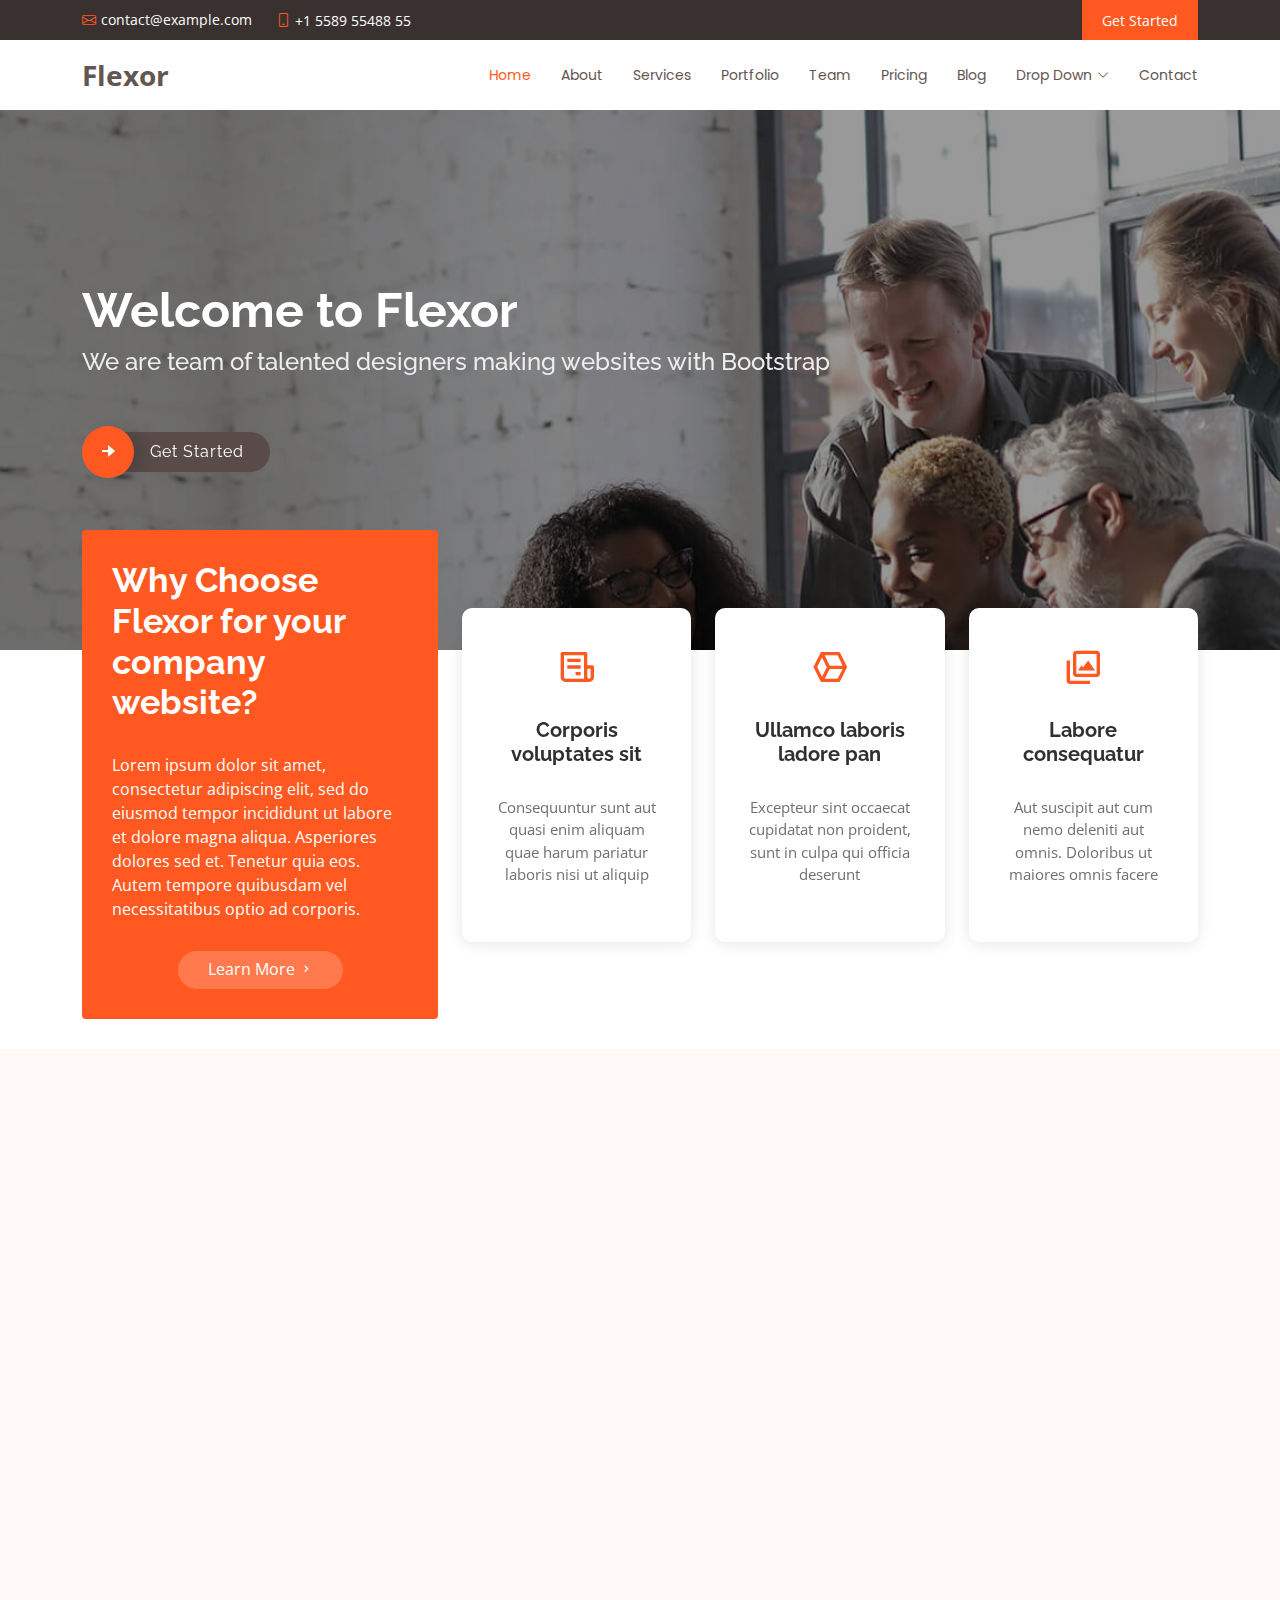
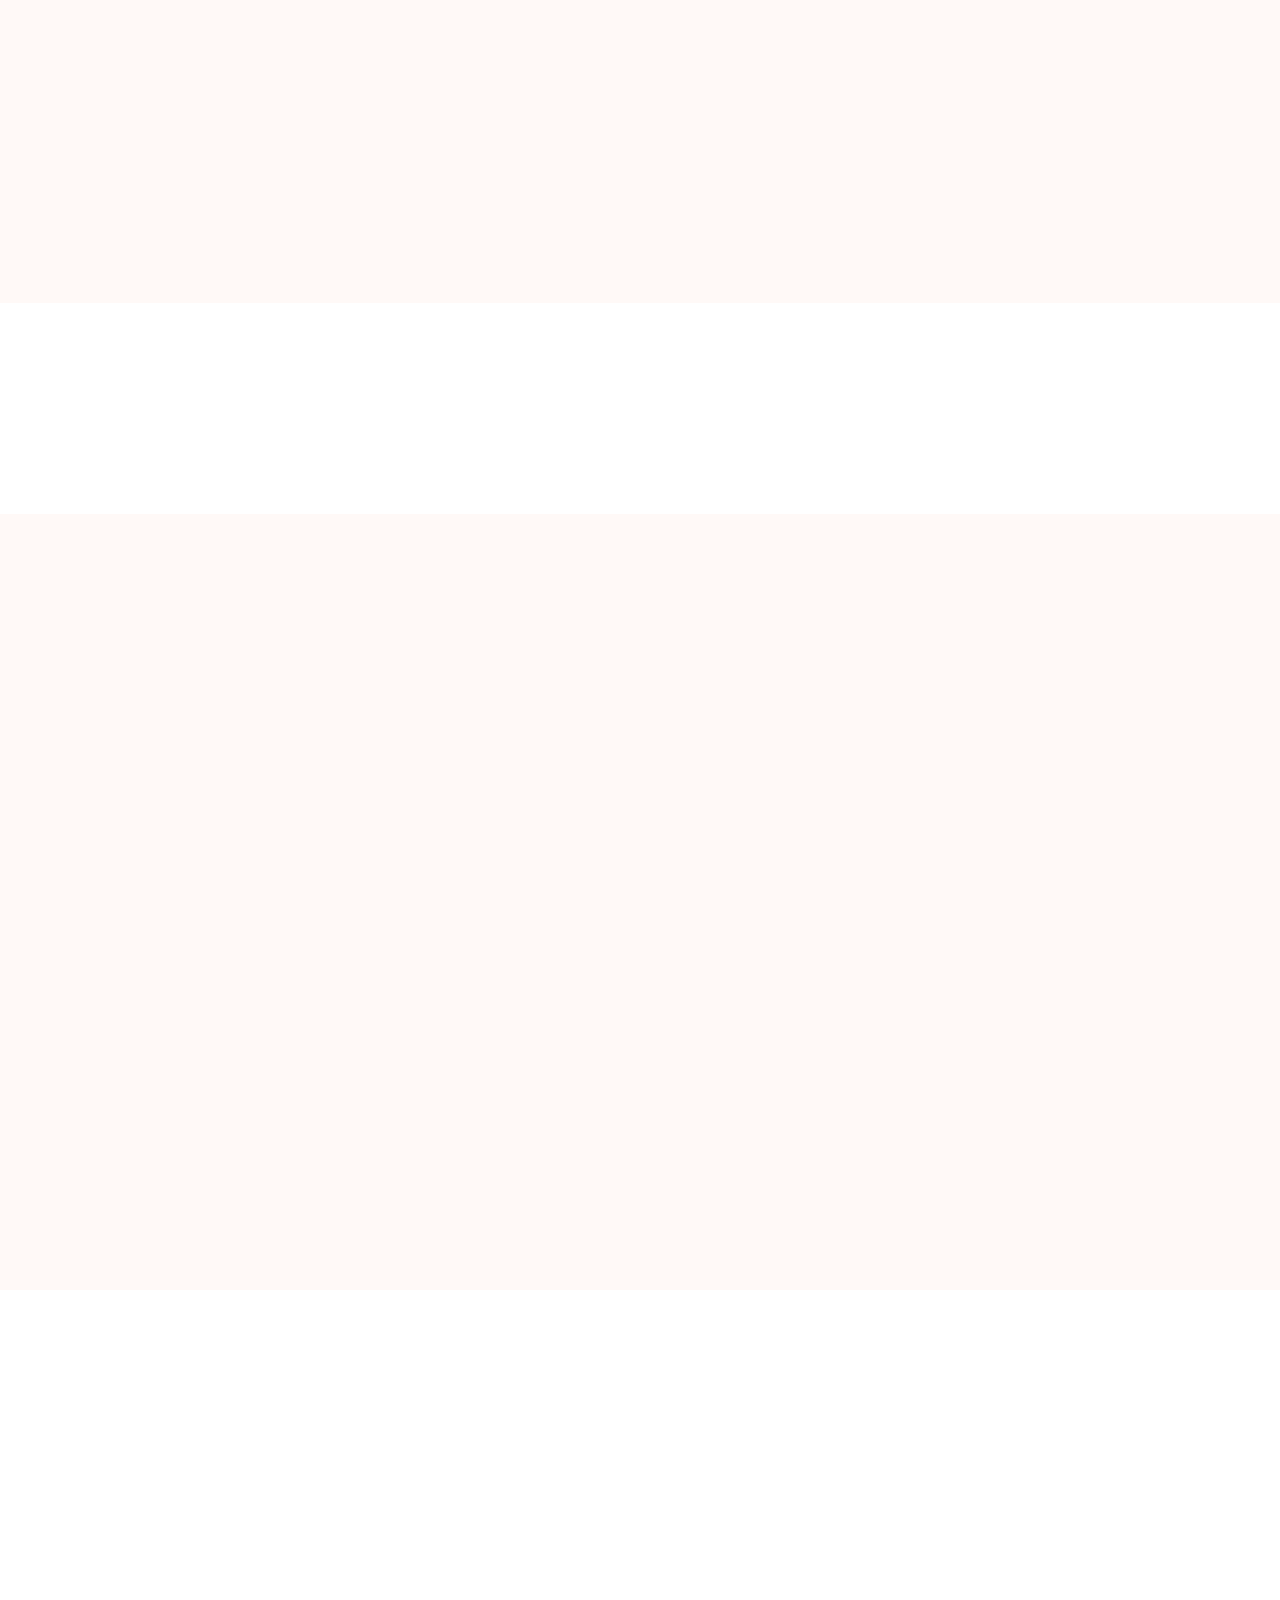
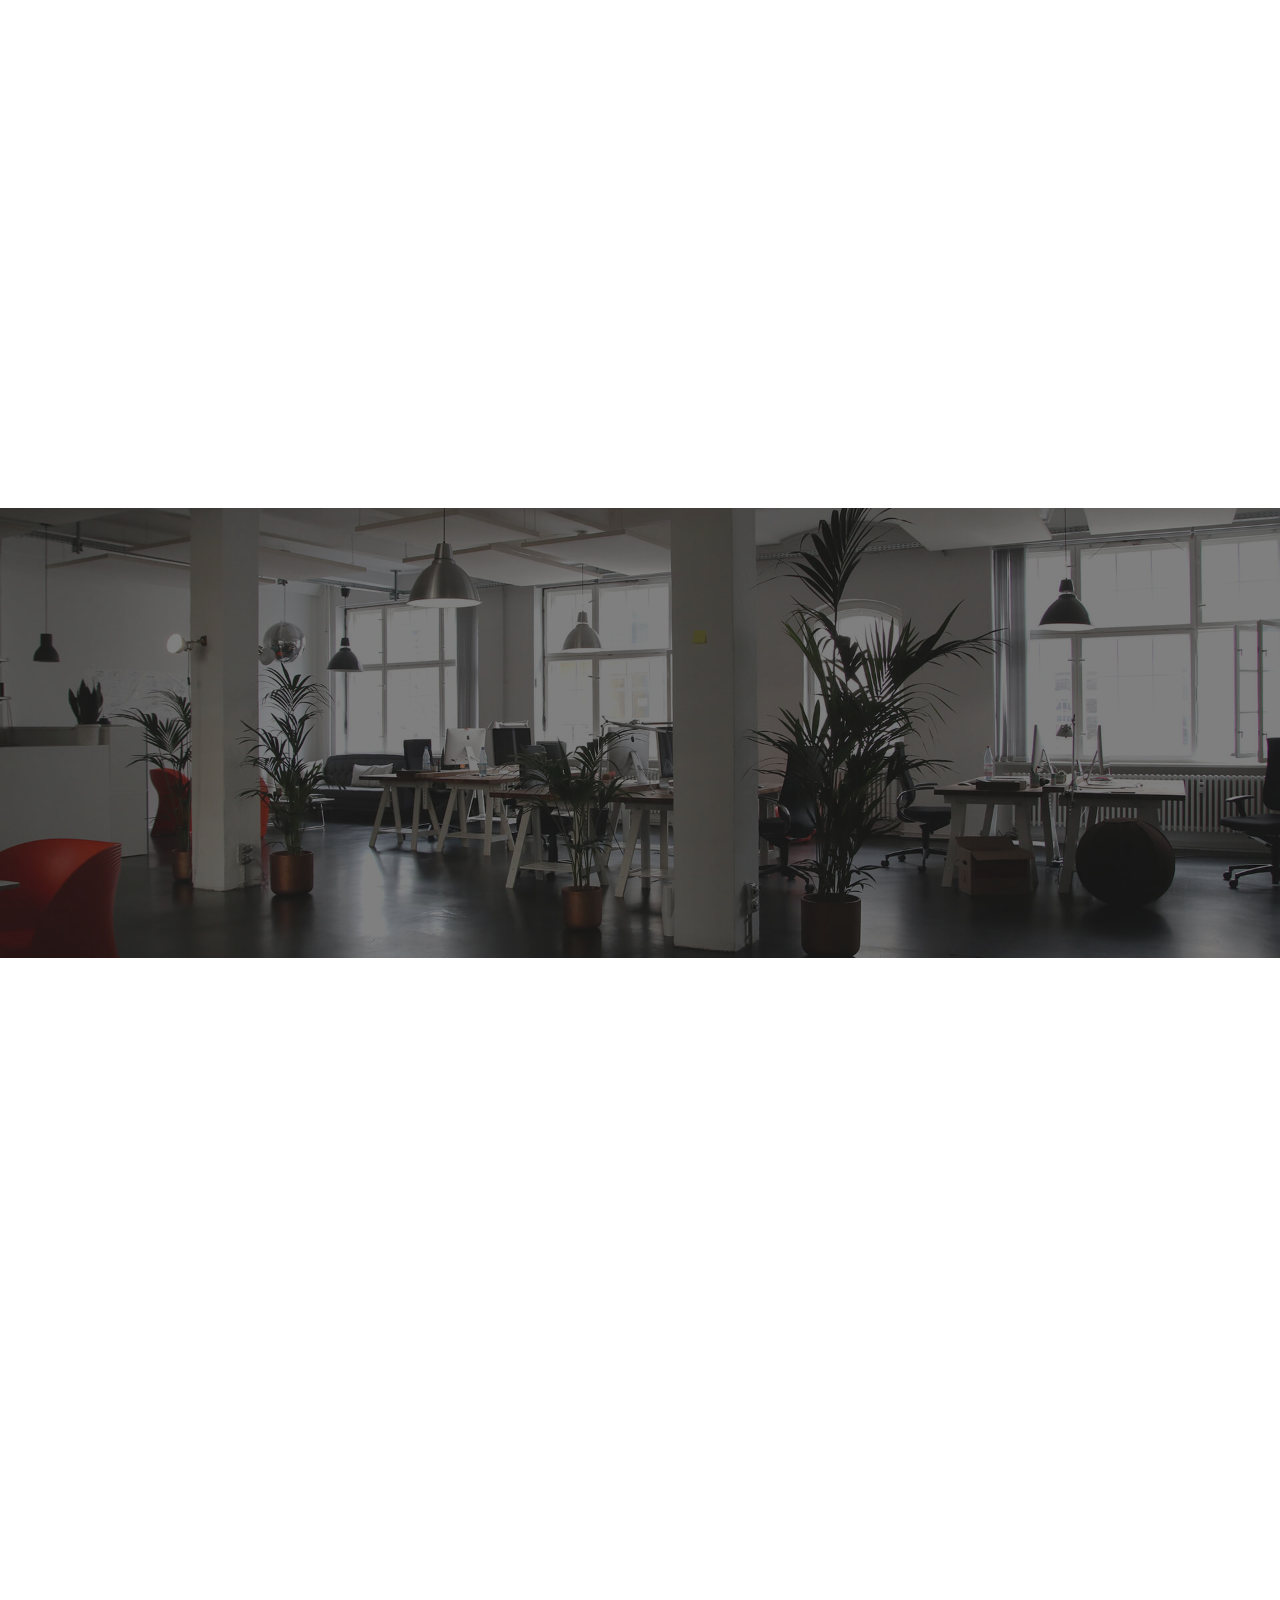
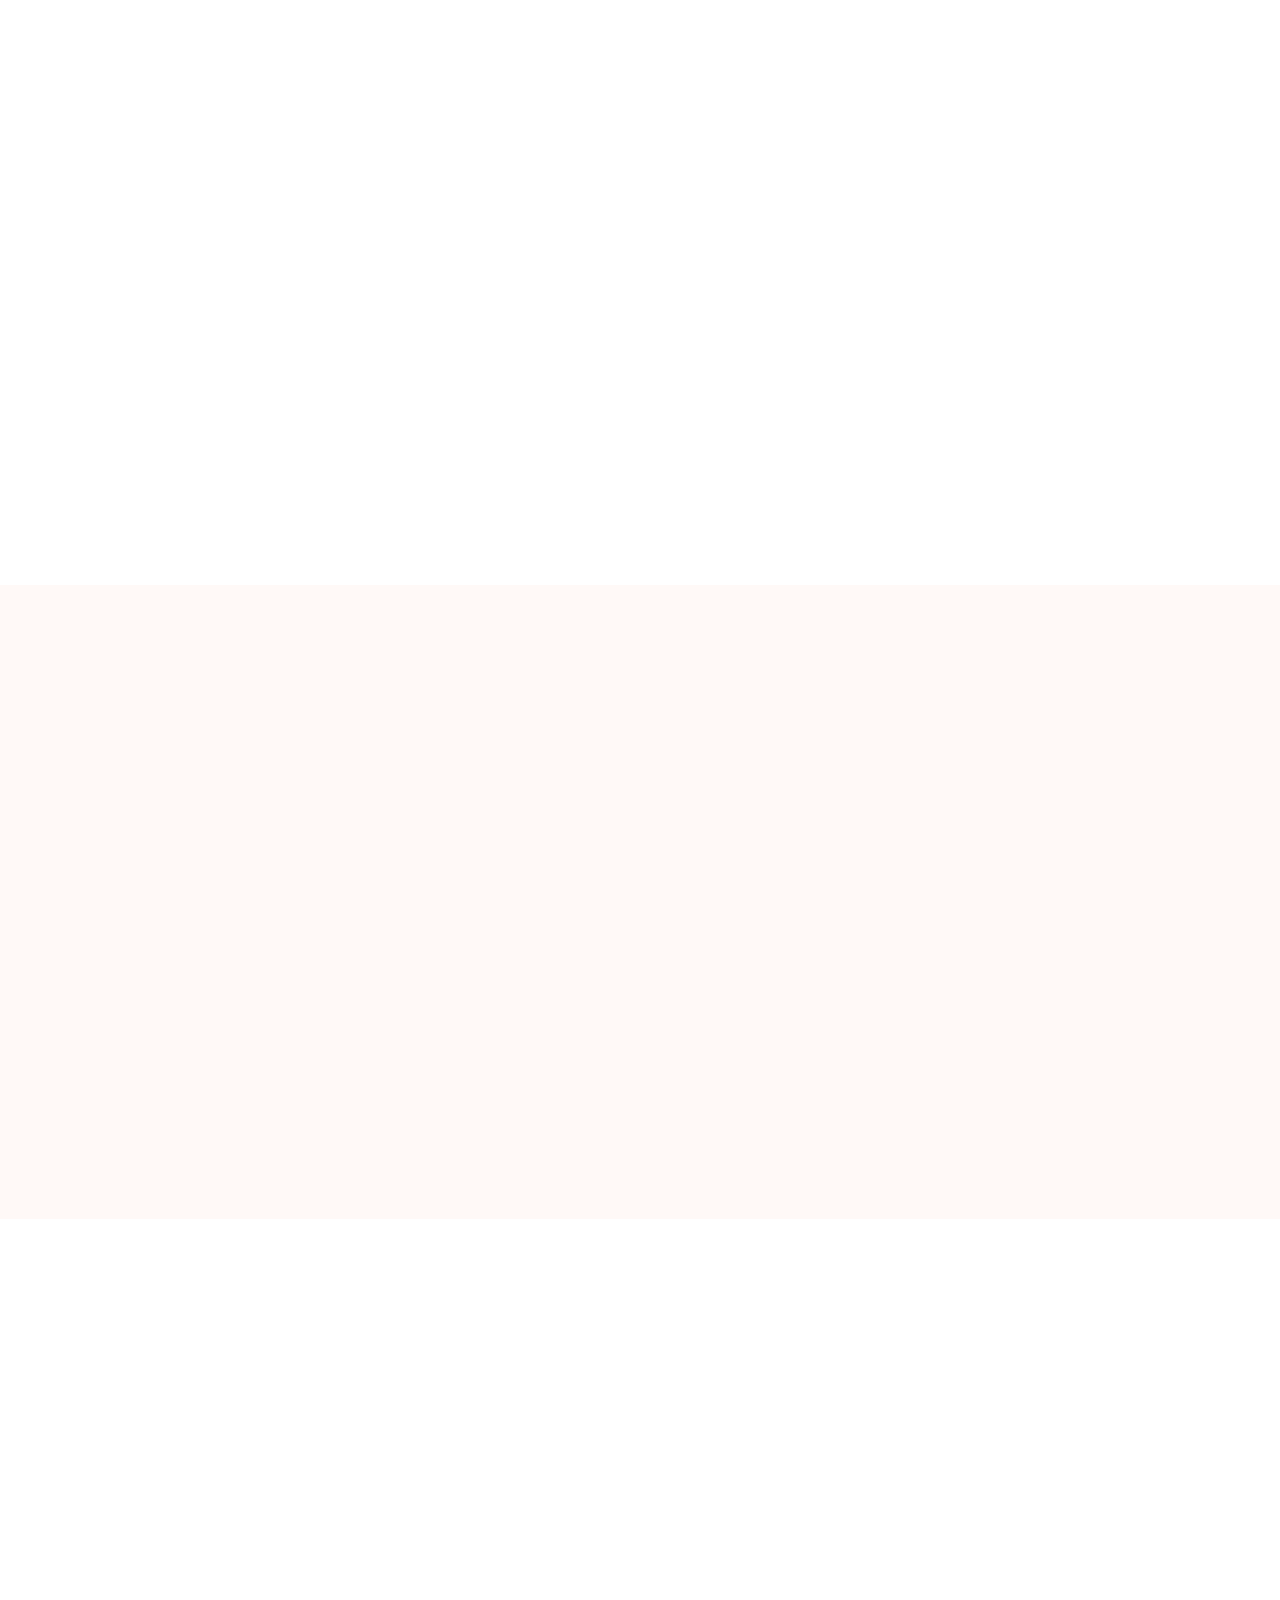
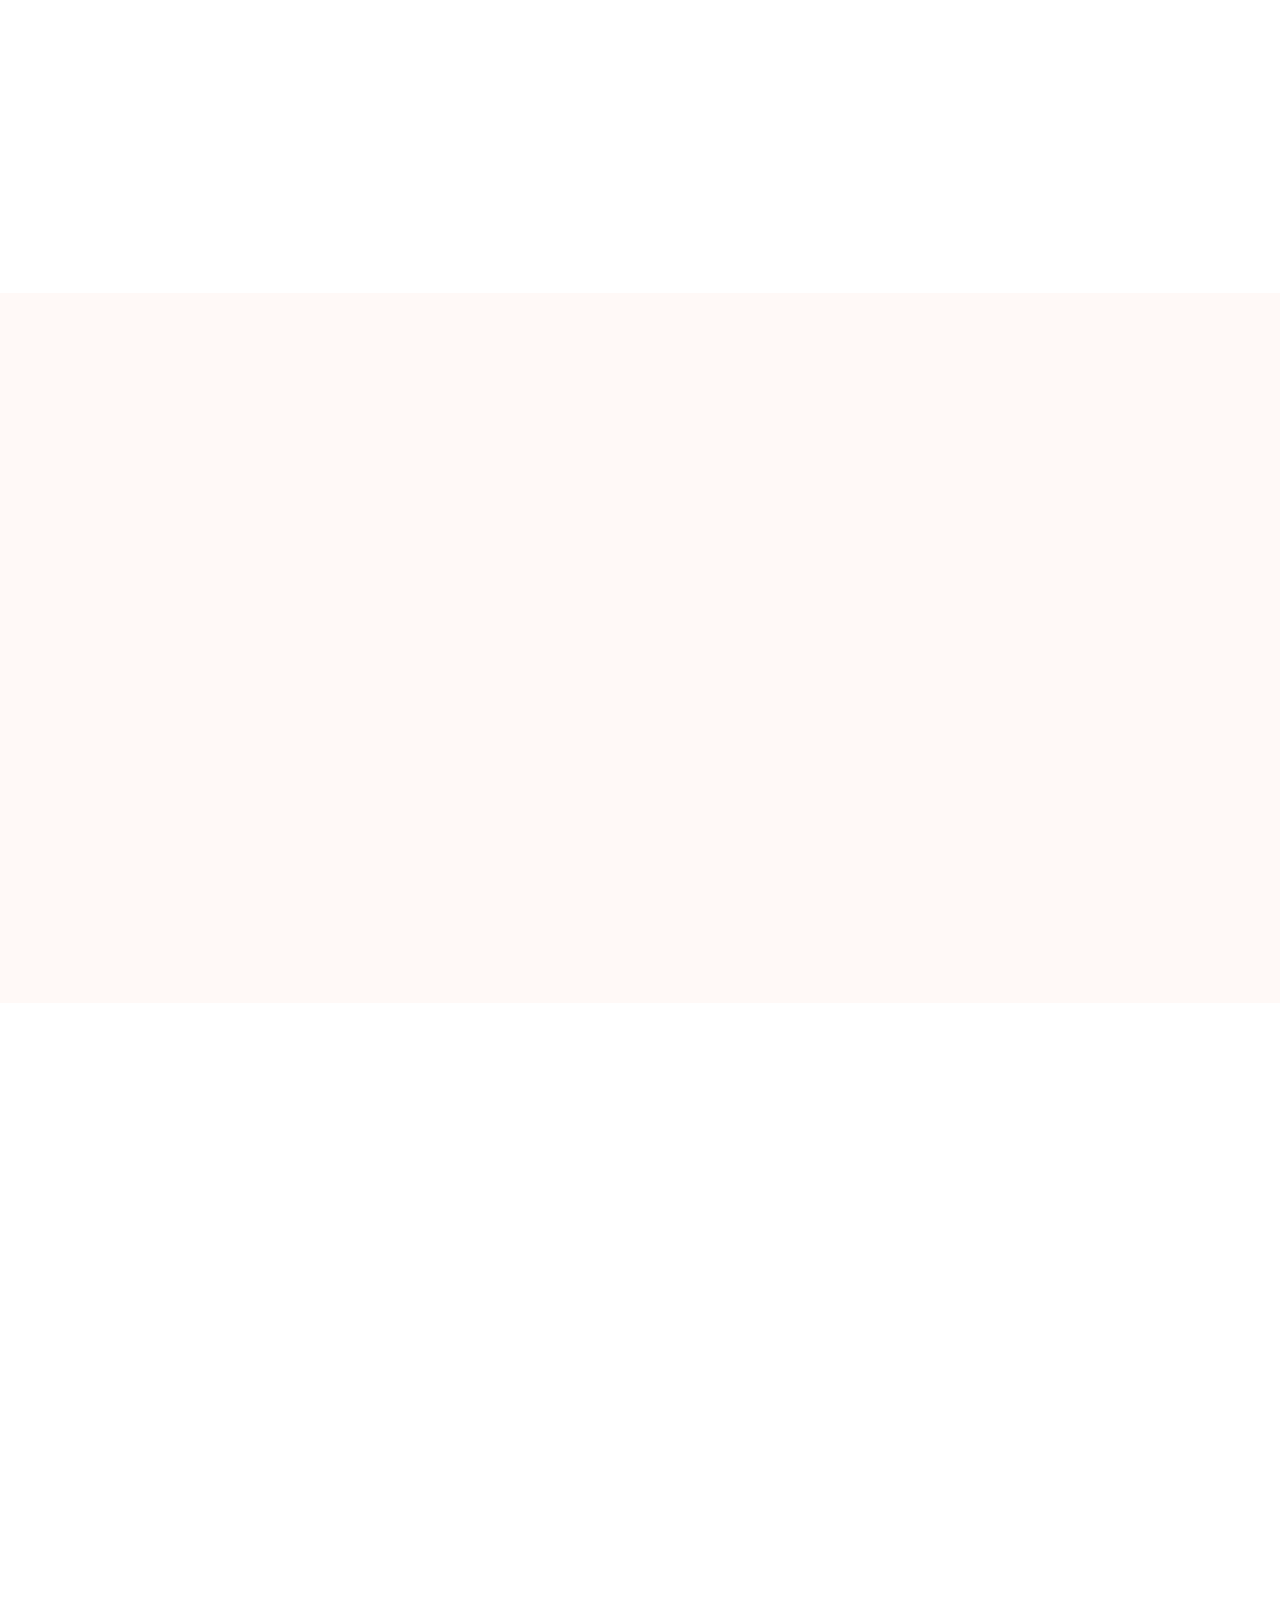
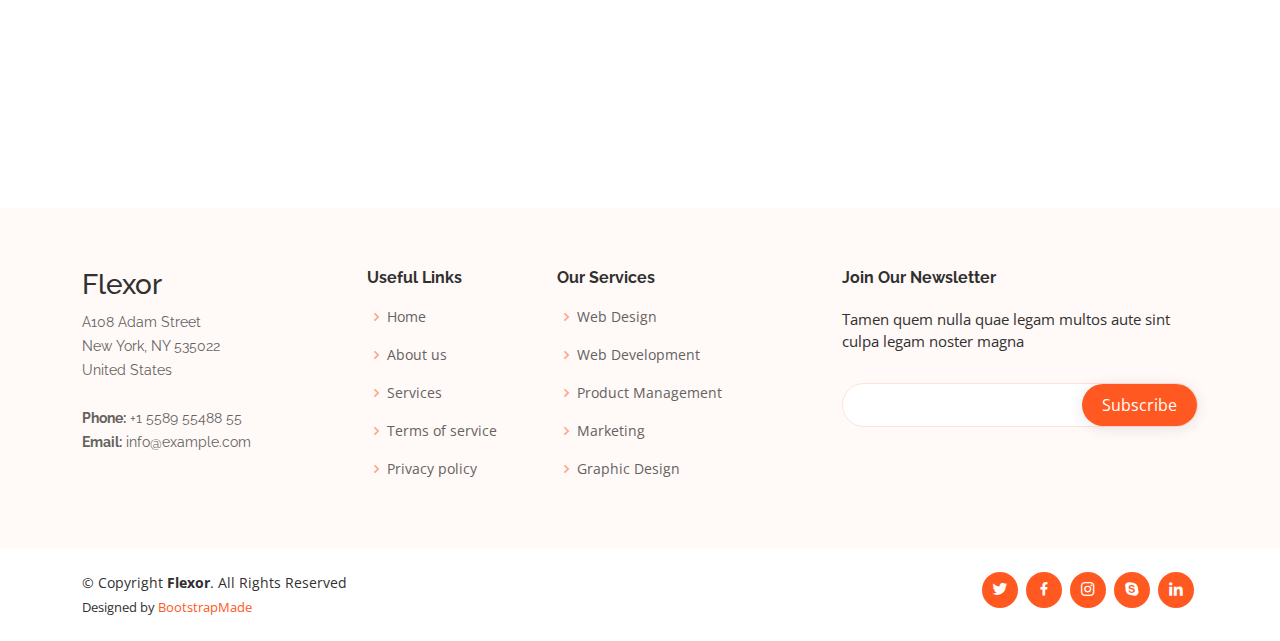
==== Flexor/Flexor/index.html @ 047c341f "Init with Flexor" ====
<!DOCTYPE html>
<html lang="en">

<head>
  <meta charset="utf-8">
  <meta content="width=device-width, initial-scale=1.0" name="viewport">

  <title>Flexor Bootstrap Template - Index</title>
  <meta content="" name="description">
  <meta content="" name="keywords">

  <!-- Favicons -->
  <link href="assets/img/favicon.png" rel="icon">
  <link href="assets/img/apple-touch-icon.png" rel="apple-touch-icon">

  <!-- Google Fonts -->
  <link href="https://fonts.googleapis.com/css?family=Open+Sans:300,300i,400,400i,600,600i,700,700i|Raleway:300,300i,400,400i,500,500i,600,600i,700,700i|Poppins:300,300i,400,400i,500,500i,600,600i,700,700i" rel="stylesheet">

  <!-- Vendor CSS Files -->
  <link href="assets/vendor/aos/aos.css" rel="stylesheet">
  <link href="assets/vendor/bootstrap/css/bootstrap.min.css" rel="stylesheet">
  <link href="assets/vendor/bootstrap-icons/bootstrap-icons.css" rel="stylesheet">
  <link href="assets/vendor/boxicons/css/boxicons.min.css" rel="stylesheet">
  <link href="assets/vendor/glightbox/css/glightbox.min.css" rel="stylesheet">
  <link href="assets/vendor/swiper/swiper-bundle.min.css" rel="stylesheet">

  <!-- Template Main CSS File -->
  <link href="assets/css/style.css" rel="stylesheet">

  <!-- =======================================================
  * Template Name: Flexor - v4.9.0
  * Template URL: https://bootstrapmade.com/flexor-free-multipurpose-bootstrap-template/
  * Author: BootstrapMade.com
  * License: https://bootstrapmade.com/license/
  ======================================================== -->
</head>

<body>

  <!-- ======= Top Bar ======= -->
  <section id="topbar" class="d-flex align-items-center">
    <div class="container d-flex justify-content-center justify-content-md-between">
      <div class="contact-info d-flex align-items-center">
        <i class="bi bi-envelope d-flex align-items-center"><a href="mailto:contact@example.com">contact@example.com</a></i>
        <i class="bi bi-phone d-flex align-items-center ms-4"><span>+1 5589 55488 55</span></i>
      </div>

      <div class="cta d-none d-md-flex align-items-center">
        <a href="#about" class="scrollto">Get Started</a>
      </div>
    </div>
  </section>

  <!-- ======= Header ======= -->
  <header id="header" class="d-flex align-items-center">
    <div class="container d-flex align-items-center justify-content-between">

      <div class="logo">
        <h1><a href="index.html">Flexor</a></h1>
        <!-- Uncomment below if you prefer to use an image logo -->
        <!-- <a href="index.html"><img src="assets/img/logo.png" alt="" class="img-fluid"></a>-->
      </div>

      <nav id="navbar" class="navbar">
        <ul>
          <li><a class="nav-link scrollto active" href="#hero">Home</a></li>
          <li><a class="nav-link scrollto" href="#about">About</a></li>
          <li><a class="nav-link scrollto" href="#services">Services</a></li>
          <li><a class="nav-link scrollto " href="#portfolio">Portfolio</a></li>
          <li><a class="nav-link scrollto" href="#team">Team</a></li>
          <li><a class="nav-link scrollto" href="#pricing">Pricing</a></li>
          <li><a href="blog.html">Blog</a></li>
          <li class="dropdown"><a href="#"><span>Drop Down</span> <i class="bi bi-chevron-down"></i></a>
            <ul>
              <li><a href="#">Drop Down 1</a></li>
              <li class="dropdown"><a href="#"><span>Deep Drop Down</span> <i class="bi bi-chevron-right"></i></a>
                <ul>
                  <li><a href="#">Deep Drop Down 1</a></li>
                  <li><a href="#">Deep Drop Down 2</a></li>
                  <li><a href="#">Deep Drop Down 3</a></li>
                  <li><a href="#">Deep Drop Down 4</a></li>
                  <li><a href="#">Deep Drop Down 5</a></li>
                </ul>
              </li>
              <li><a href="#">Drop Down 2</a></li>
              <li><a href="#">Drop Down 3</a></li>
              <li><a href="#">Drop Down 4</a></li>
            </ul>
          </li>
          <li><a class="nav-link scrollto" href="#contact">Contact</a></li>
        </ul>
        <i class="bi bi-list mobile-nav-toggle"></i>
      </nav><!-- .navbar -->

    </div>
  </header><!-- End Header -->

  <!-- ======= Hero Section ======= -->
  <section id="hero" class="d-flex flex-column justify-content-center align-items-center">
    <div class="container" data-aos="fade-in">
      <h1>Welcome to Flexor</h1>
      <h2>We are team of talented designers making websites with Bootstrap</h2>
      <div class="d-flex align-items-center">
        <i class="bx bxs-right-arrow-alt get-started-icon"></i>
        <a href="#about" class="btn-get-started scrollto">Get Started</a>
      </div>
    </div>
  </section><!-- End Hero -->

  <main id="main">

    <!-- ======= Why Us Section ======= -->
    <section id="why-us" class="why-us">
      <div class="container">

        <div class="row">
          <div class="col-xl-4 col-lg-5" data-aos="fade-up">
            <div class="content">
              <h3>Why Choose Flexor for your company website?</h3>
              <p>
                Lorem ipsum dolor sit amet, consectetur adipiscing elit, sed do eiusmod tempor incididunt ut labore et dolore magna aliqua.
                Asperiores dolores sed et. Tenetur quia eos. Autem tempore quibusdam vel necessitatibus optio ad corporis.
              </p>
              <div class="text-center">
                <a href="#" class="more-btn">Learn More <i class="bx bx-chevron-right"></i></a>
              </div>
            </div>
          </div>
          <div class="col-xl-8 col-lg-7 d-flex">
            <div class="icon-boxes d-flex flex-column justify-content-center">
              <div class="row">
                <div class="col-xl-4 d-flex align-items-stretch" data-aos="fade-up" data-aos-delay="100">
                  <div class="icon-box mt-4 mt-xl-0">
                    <i class="bx bx-receipt"></i>
                    <h4>Corporis voluptates sit</h4>
                    <p>Consequuntur sunt aut quasi enim aliquam quae harum pariatur laboris nisi ut aliquip</p>
                  </div>
                </div>
                <div class="col-xl-4 d-flex align-items-stretch" data-aos="fade-up" data-aos-delay="200">
                  <div class="icon-box mt-4 mt-xl-0">
                    <i class="bx bx-cube-alt"></i>
                    <h4>Ullamco laboris ladore pan</h4>
                    <p>Excepteur sint occaecat cupidatat non proident, sunt in culpa qui officia deserunt</p>
                  </div>
                </div>
                <div class="col-xl-4 d-flex align-items-stretch" data-aos="fade-up" data-aos-delay="300">
                  <div class="icon-box mt-4 mt-xl-0">
                    <i class="bx bx-images"></i>
                    <h4>Labore consequatur</h4>
                    <p>Aut suscipit aut cum nemo deleniti aut omnis. Doloribus ut maiores omnis facere</p>
                  </div>
                </div>
              </div>
            </div>
          </div>
        </div>

      </div>
    </section><!-- End Why Us Section -->

    <!-- ======= About Section ======= -->
    <section id="about" class="about section-bg">
      <div class="container">

        <div class="row">
          <div class="col-xl-5 col-lg-6 video-box d-flex justify-content-center align-items-stretch position-relative" data-aos="fade-right">
            <a href="https://www.youtube.com/watch?v=jDDaplaOz7Q" class="glightbox play-btn mb-4"></a>
          </div>

          <div class="col-xl-7 col-lg-6 icon-boxes d-flex flex-column align-items-stretch justify-content-center py-5 px-lg-5">
            <h4 data-aos="fade-up">About us</h4>
            <h3 data-aos="fade-up">Enim quis est voluptatibus aliquid consequatur fugiat</h3>
            <p data-aos="fade-up">Esse voluptas cumque vel exercitationem. Reiciendis est hic accusamus. Non ipsam et sed minima temporibus laudantium. Soluta voluptate sed facere corporis dolores excepturi. Libero laboriosam sint et id nulla tenetur. Suscipit aut voluptate.</p>

            <div class="icon-box" data-aos="fade-up">
              <div class="icon"><i class="bx bx-fingerprint"></i></div>
              <h4 class="title"><a href="">Lorem Ipsum</a></h4>
              <p class="description">Voluptatum deleniti atque corrupti quos dolores et quas molestias excepturi sint occaecati cupiditate non provident</p>
            </div>

            <div class="icon-box" data-aos="fade-up" data-aos-delay="100">
              <div class="icon"><i class="bx bx-gift"></i></div>
              <h4 class="title"><a href="">Nemo Enim</a></h4>
              <p class="description">At vero eos et accusamus et iusto odio dignissimos ducimus qui blanditiis praesentium voluptatum deleniti atque</p>
            </div>

            <div class="icon-box" data-aos="fade-up" data-aos-delay="200">
              <div class="icon"><i class="bx bx-atom"></i></div>
              <h4 class="title"><a href="">Dine Pad</a></h4>
              <p class="description">Explicabo est voluptatum asperiores consequatur magnam. Et veritatis odit. Sunt aut deserunt minus aut eligendi omnis</p>
            </div>

          </div>
        </div>

      </div>
    </section><!-- End About Section -->

    <!-- ======= Clients Section ======= -->
    <section id="clients" class="clients">
      <div class="container" data-aos="fade-up">

        <div class="clients-slider swiper">
          <div class="swiper-wrapper align-items-center">
            <div class="swiper-slide"><img src="assets/img/clients/client-1.png" class="img-fluid" alt=""></div>
            <div class="swiper-slide"><img src="assets/img/clients/client-2.png" class="img-fluid" alt=""></div>
            <div class="swiper-slide"><img src="assets/img/clients/client-3.png" class="img-fluid" alt=""></div>
            <div class="swiper-slide"><img src="assets/img/clients/client-4.png" class="img-fluid" alt=""></div>
            <div class="swiper-slide"><img src="assets/img/clients/client-5.png" class="img-fluid" alt=""></div>
            <div class="swiper-slide"><img src="assets/img/clients/client-6.png" class="img-fluid" alt=""></div>
            <div class="swiper-slide"><img src="assets/img/clients/client-7.png" class="img-fluid" alt=""></div>
            <div class="swiper-slide"><img src="assets/img/clients/client-8.png" class="img-fluid" alt=""></div>
          </div>
          <div class="swiper-pagination"></div>
        </div>

      </div>
    </section><!-- End Clients Section -->

    <!-- ======= Services Section ======= -->
    <section id="services" class="services section-bg">
      <div class="container">

        <div class="section-title" data-aos="fade-up">
          <h2>Services</h2>
          <p>Magnam dolores commodi suscipit. Necessitatibus eius consequatur ex aliquid fuga eum quidem. Sit sint consectetur velit. Quisquam quos quisquam cupiditate. Et nemo qui impedit suscipit alias ea. Quia fugiat sit in iste officiis commodi quidem hic quas.</p>
        </div>

        <div class="row">
          <div class="col-lg-4 col-md-6" data-aos="fade-up">
            <div class="icon-box">
              <div class="icon"><i class="bi bi-briefcase"></i></div>
              <h4 class="title"><a href="">Lorem Ipsum</a></h4>
              <p class="description">Voluptatum deleniti atque corrupti quos dolores et quas molestias excepturi sint occaecati cupiditate non provident</p>
            </div>
          </div>
          <div class="col-lg-4 col-md-6" data-aos="fade-up" data-aos-delay="100">
            <div class="icon-box">
              <div class="icon"><i class="bi bi-card-checklist"></i></div>
              <h4 class="title"><a href="">Dolor Sitema</a></h4>
              <p class="description">Minim veniam, quis nostrud exercitation ullamco laboris nisi ut aliquip ex ea commodo consequat tarad limino ata</p>
            </div>
          </div>
          <div class="col-lg-4 col-md-6" data-aos="fade-up" data-aos-delay="200">
            <div class="icon-box">
              <div class="icon"><i class="bi bi-bar-chart"></i></div>
              <h4 class="title"><a href="">Sed ut perspiciatis</a></h4>
              <p class="description">Duis aute irure dolor in reprehenderit in voluptate velit esse cillum dolore eu fugiat nulla pariatur</p>
            </div>
          </div>
          <div class="col-lg-4 col-md-6" data-aos="fade-up" data-aos-delay="300">
            <div class="icon-box">
              <div class="icon"><i class="bi bi-binoculars"></i></div>
              <h4 class="title"><a href="">Magni Dolores</a></h4>
              <p class="description">Excepteur sint occaecat cupidatat non proident, sunt in culpa qui officia deserunt mollit anim id est laborum</p>
            </div>
          </div>
          <div class="col-lg-4 col-md-6" data-aos="fade-up" data-aos-delay="400">
            <div class="icon-box">
              <div class="icon"><i class="bi bi-brightness-high"></i></div>
              <h4 class="title"><a href="">Nemo Enim</a></h4>
              <p class="description">At vero eos et accusamus et iusto odio dignissimos ducimus qui blanditiis praesentium voluptatum deleniti atque</p>
            </div>
          </div>
          <div class="col-lg-4 col-md-6" data-aos="fade-up" data-aos-delay="500">
            <div class="icon-box">
              <div class="icon"><i class="bi bi-calendar4-week"></i></div>
              <h4 class="title"><a href="">Eiusmod Tempor</a></h4>
              <p class="description">Et harum quidem rerum facilis est et expedita distinctio. Nam libero tempore, cum soluta nobis est eligendi</p>
            </div>
          </div>
        </div>

      </div>
    </section><!-- End Services Section -->

    <!-- ======= Values Section ======= -->
    <section id="values" class="values">
      <div class="container">

        <div class="row">
          <div class="col-md-6 d-flex align-items-stretch" data-aos="fade-up">
            <div class="card" style="background-image: url(assets/img/values-1.jpg);">
              <div class="card-body">
                <h5 class="card-title"><a href="">Our Mission</a></h5>
                <p class="card-text">Lorem ipsum dolor sit amet, consectetur elit, sed do eiusmod tempor ut labore et dolore magna aliqua.</p>
                <div class="read-more"><a href="#"><i class="bi bi-arrow-right"></i> Read More</a></div>
              </div>
            </div>
          </div>
          <div class="col-md-6 d-flex align-items-stretch mt-4 mt-md-0" data-aos="fade-up" data-aos-delay="100">
            <div class="card" style="background-image: url(assets/img/values-2.jpg);">
              <div class="card-body">
                <h5 class="card-title"><a href="">Our Plan</a></h5>
                <p class="card-text">Sed ut perspiciatis unde omnis iste natus error sit voluptatem doloremque laudantium, totam rem.</p>
                <div class="read-more"><a href="#"><i class="bi bi-arrow-right"></i> Read More</a></div>
              </div>
            </div>

          </div>
          <div class="col-md-6 d-flex align-items-stretch mt-4" data-aos="fade-up" data-aos-delay="200">
            <div class="card" style="background-image: url(assets/img/values-3.jpg);">
              <div class="card-body">
                <h5 class="card-title"><a href="">Our Vision</a></h5>
                <p class="card-text">Nemo enim ipsam voluptatem quia voluptas sit aut odit aut fugit, sed quia magni dolores.</p>
                <div class="read-more"><a href="#"><i class="bi bi-arrow-right"></i> Read More</a></div>
              </div>
            </div>
          </div>
          <div class="col-md-6 d-flex align-items-stretch mt-4" data-aos="fade-up" data-aos-delay="300">
            <div class="card" style="background-image: url(assets/img/values-4.jpg);">
              <div class="card-body">
                <h5 class="card-title"><a href="">Our Care</a></h5>
                <p class="card-text">Nostrum eum sed et autem dolorum perspiciatis. Magni porro quisquam laudantium voluptatem.</p>
                <div class="read-more"><a href="#"><i class="bi bi-arrow-right"></i> Read More</a></div>
              </div>
            </div>
          </div>
        </div>

      </div>
    </section><!-- End Values Section -->

    <!-- ======= Testimonials Section ======= -->
    <section id="testimonials" class="testimonials">
      <div class="container position-relative" data-aos="fade-up">

        <div class="testimonials-slider swiper" data-aos="fade-up" data-aos-delay="100">
          <div class="swiper-wrapper">

            <div class="swiper-slide">
              <div class="testimonial-item">
                <img src="assets/img/testimonials/testimonials-1.jpg" class="testimonial-img" alt="">
                <h3>Saul Goodman</h3>
                <h4>Ceo &amp; Founder</h4>
                <p>
                  <i class="bx bxs-quote-alt-left quote-icon-left"></i>
                  Proin iaculis purus consequat sem cure digni ssim donec porttitora entum suscipit rhoncus. Accusantium quam, ultricies eget id, aliquam eget nibh et. Maecen aliquam, risus at semper.
                  <i class="bx bxs-quote-alt-right quote-icon-right"></i>
                </p>
              </div>
            </div><!-- End testimonial item -->

            <div class="swiper-slide">
              <div class="testimonial-item">
                <img src="assets/img/testimonials/testimonials-2.jpg" class="testimonial-img" alt="">
                <h3>Sara Wilsson</h3>
                <h4>Designer</h4>
                <p>
                  <i class="bx bxs-quote-alt-left quote-icon-left"></i>
                  Export tempor illum tamen malis malis eram quae irure esse labore quem cillum quid cillum eram malis quorum velit fore eram velit sunt aliqua noster fugiat irure amet legam anim culpa.
                  <i class="bx bxs-quote-alt-right quote-icon-right"></i>
                </p>
              </div>
            </div><!-- End testimonial item -->

            <div class="swiper-slide">
              <div class="testimonial-item">
                <img src="assets/img/testimonials/testimonials-3.jpg" class="testimonial-img" alt="">
                <h3>Jena Karlis</h3>
                <h4>Store Owner</h4>
                <p>
                  <i class="bx bxs-quote-alt-left quote-icon-left"></i>
                  Enim nisi quem export duis labore cillum quae magna enim sint quorum nulla quem veniam duis minim tempor labore quem eram duis noster aute amet eram fore quis sint minim.
                  <i class="bx bxs-quote-alt-right quote-icon-right"></i>
                </p>
              </div>
            </div><!-- End testimonial item -->

            <div class="swiper-slide">
              <div class="testimonial-item">
                <img src="assets/img/testimonials/testimonials-4.jpg" class="testimonial-img" alt="">
                <h3>Matt Brandon</h3>
                <h4>Freelancer</h4>
                <p>
                  <i class="bx bxs-quote-alt-left quote-icon-left"></i>
                  Fugiat enim eram quae cillum dolore dolor amet nulla culpa multos export minim fugiat minim velit minim dolor enim duis veniam ipsum anim magna sunt elit fore quem dolore labore illum veniam.
                  <i class="bx bxs-quote-alt-right quote-icon-right"></i>
                </p>
              </div>
            </div><!-- End testimonial item -->

            <div class="swiper-slide">
              <div class="testimonial-item">
                <img src="assets/img/testimonials/testimonials-5.jpg" class="testimonial-img" alt="">
                <h3>John Larson</h3>
                <h4>Entrepreneur</h4>
                <p>
                  <i class="bx bxs-quote-alt-left quote-icon-left"></i>
                  Quis quorum aliqua sint quem legam fore sunt eram irure aliqua veniam tempor noster veniam enim culpa labore duis sunt culpa nulla illum cillum fugiat legam esse veniam culpa fore nisi cillum quid.
                  <i class="bx bxs-quote-alt-right quote-icon-right"></i>
                </p>
              </div>
            </div><!-- End testimonial item -->

          </div>
          <div class="swiper-pagination"></div>
        </div>

      </div>
    </section><!-- End Testimonials Section -->

    <!-- ======= Portfolio Section ======= -->
    <section id="portfolio" class="portfolio">
      <div class="container">

        <div class="section-title">
          <h2 data-aos="fade-up">Portfolio</h2>
          <p data-aos="fade-up">Magnam dolores commodi suscipit. Necessitatibus eius consequatur ex aliquid fuga eum quidem. Sit sint consectetur velit. Quisquam quos quisquam cupiditate. Et nemo qui impedit suscipit alias ea. Quia fugiat sit in iste officiis commodi quidem hic quas.</p>
        </div>

        <div class="row" data-aos="fade-up" data-aos-delay="100">
          <div class="col-lg-12 d-flex justify-content-center">
            <ul id="portfolio-flters">
              <li data-filter="*" class="filter-active">All</li>
              <li data-filter=".filter-app">App</li>
              <li data-filter=".filter-card">Card</li>
              <li data-filter=".filter-web">Web</li>
            </ul>
          </div>
        </div>

        <div class="row portfolio-container" data-aos="fade-up" data-aos-delay="200">

          <div class="col-lg-4 col-md-6 portfolio-item filter-app">
            <img src="assets/img/portfolio/portfolio-1.jpg" class="img-fluid" alt="">
            <div class="portfolio-info">
              <h4>App 1</h4>
              <p>App</p>
              <a href="assets/img/portfolio/portfolio-1.jpg" data-gallery="portfolioGallery" class="portfolio-lightbox preview-link" title="App 1"><i class="bx bx-plus"></i></a>
              <a href="portfolio-details.html" class="details-link" title="More Details"><i class="bx bx-link"></i></a>
            </div>
          </div>

          <div class="col-lg-4 col-md-6 portfolio-item filter-web">
            <img src="assets/img/portfolio/portfolio-2.jpg" class="img-fluid" alt="">
            <div class="portfolio-info">
              <h4>Web 3</h4>
              <p>Web</p>
              <a href="assets/img/portfolio/portfolio-2.jpg" data-gallery="portfolioGallery" class="portfolio-lightbox preview-link" title="Web 3"><i class="bx bx-plus"></i></a>
              <a href="portfolio-details.html" class="details-link" title="More Details"><i class="bx bx-link"></i></a>
            </div>
          </div>

          <div class="col-lg-4 col-md-6 portfolio-item filter-app">
            <img src="assets/img/portfolio/portfolio-3.jpg" class="img-fluid" alt="">
            <div class="portfolio-info">
              <h4>App 2</h4>
              <p>App</p>
              <a href="assets/img/portfolio/portfolio-3.jpg" data-gallery="portfolioGallery" class="portfolio-lightbox preview-link" title="App 2"><i class="bx bx-plus"></i></a>
              <a href="portfolio-details.html" class="details-link" title="More Details"><i class="bx bx-link"></i></a>
            </div>
          </div>

          <div class="col-lg-4 col-md-6 portfolio-item filter-card">
            <img src="assets/img/portfolio/portfolio-4.jpg" class="img-fluid" alt="">
            <div class="portfolio-info">
              <h4>Card 2</h4>
              <p>Card</p>
              <a href="assets/img/portfolio/portfolio-4.jpg" data-gallery="portfolioGallery" class="portfolio-lightbox preview-link" title="Card 2"><i class="bx bx-plus"></i></a>
              <a href="portfolio-details.html" class="details-link" title="More Details"><i class="bx bx-link"></i></a>
            </div>
          </div>

          <div class="col-lg-4 col-md-6 portfolio-item filter-web">
            <img src="assets/img/portfolio/portfolio-5.jpg" class="img-fluid" alt="">
            <div class="portfolio-info">
              <h4>Web 2</h4>
              <p>Web</p>
              <a href="assets/img/portfolio/portfolio-5.jpg" data-gallery="portfolioGallery" class="portfolio-lightbox preview-link" title="Web 2"><i class="bx bx-plus"></i></a>
              <a href="portfolio-details.html" class="details-link" title="More Details"><i class="bx bx-link"></i></a>
            </div>
          </div>

          <div class="col-lg-4 col-md-6 portfolio-item filter-app">
            <img src="assets/img/portfolio/portfolio-6.jpg" class="img-fluid" alt="">
            <div class="portfolio-info">
              <h4>App 3</h4>
              <p>App</p>
              <a href="assets/img/portfolio/portfolio-6.jpg" data-gallery="portfolioGallery" class="portfolio-lightbox preview-link" title="App 3"><i class="bx bx-plus"></i></a>
              <a href="portfolio-details.html" class="details-link" title="More Details"><i class="bx bx-link"></i></a>
            </div>
          </div>

          <div class="col-lg-4 col-md-6 portfolio-item filter-card">
            <img src="assets/img/portfolio/portfolio-7.jpg" class="img-fluid" alt="">
            <div class="portfolio-info">
              <h4>Card 1</h4>
              <p>Card</p>
              <a href="assets/img/portfolio/portfolio-7.jpg" data-gallery="portfolioGallery" class="portfolio-lightbox preview-link" title="Card 1"><i class="bx bx-plus"></i></a>
              <a href="portfolio-details.html" class="details-link" title="More Details"><i class="bx bx-link"></i></a>
            </div>
          </div>

          <div class="col-lg-4 col-md-6 portfolio-item filter-card">
            <img src="assets/img/portfolio/portfolio-8.jpg" class="img-fluid" alt="">
            <div class="portfolio-info">
              <h4>Card 3</h4>
              <p>Card</p>
              <a href="assets/img/portfolio/portfolio-8.jpg" data-gallery="portfolioGallery" class="portfolio-lightbox preview-link" title="Card 3"><i class="bx bx-plus"></i></a>
              <a href="portfolio-details.html" class="details-link" title="More Details"><i class="bx bx-link"></i></a>
            </div>
          </div>

          <div class="col-lg-4 col-md-6 portfolio-item filter-web">
            <img src="assets/img/portfolio/portfolio-9.jpg" class="img-fluid" alt="">
            <div class="portfolio-info">
              <h4>Web 3</h4>
              <p>Web</p>
              <a href="assets/img/portfolio/portfolio-9.jpg" data-gallery="portfolioGallery" class="portfolio-lightbox preview-link" title="Web 3"><i class="bx bx-plus"></i></a>
              <a href="portfolio-details.html" class="details-link" title="More Details"><i class="bx bx-link"></i></a>
            </div>
          </div>

        </div>

      </div>
    </section><!-- End Portfolio Section -->

    <!-- ======= Team Section ======= -->
    <section id="team" class="team section-bg">
      <div class="container">

        <div class="section-title">
          <h2 data-aos="fade-up">Team</h2>
          <p data-aos="fade-up">Magnam dolores commodi suscipit. Necessitatibus eius consequatur ex aliquid fuga eum quidem. Sit sint consectetur velit. Quisquam quos quisquam cupiditate. Et nemo qui impedit suscipit alias ea. Quia fugiat sit in iste officiis commodi quidem hic quas.</p>
        </div>

        <div class="row">

          <div class="col-lg-3 col-md-6 d-flex align-items-stretch" data-aos="fade-up">
            <div class="member">
              <div class="member-img">
                <img src="assets/img/team/team-1.jpg" class="img-fluid" alt="">
                <div class="social">
                  <a href=""><i class="bi bi-twitter"></i></a>
                  <a href=""><i class="bi bi-facebook"></i></a>
                  <a href=""><i class="bi bi-instagram"></i></a>
                  <a href=""><i class="bi bi-linkedin"></i></a>
                </div>
              </div>
              <div class="member-info">
                <h4>Walter White</h4>
                <span>Chief Executive Officer</span>
              </div>
            </div>
          </div>

          <div class="col-lg-3 col-md-6 d-flex align-items-stretch" data-aos="fade-up" data-aos-delay="100">
            <div class="member">
              <div class="member-img">
                <img src="assets/img/team/team-2.jpg" class="img-fluid" alt="">
                <div class="social">
                  <a href=""><i class="bi bi-twitter"></i></a>
                  <a href=""><i class="bi bi-facebook"></i></a>
                  <a href=""><i class="bi bi-instagram"></i></a>
                  <a href=""><i class="bi bi-linkedin"></i></a>
                </div>
              </div>
              <div class="member-info">
                <h4>Sarah Jhonson</h4>
                <span>Product Manager</span>
              </div>
            </div>
          </div>

          <div class="col-lg-3 col-md-6 d-flex align-items-stretch" data-aos="fade-up" data-aos-delay="200">
            <div class="member">
              <div class="member-img">
                <img src="assets/img/team/team-3.jpg" class="img-fluid" alt="">
                <div class="social">
                  <a href=""><i class="bi bi-twitter"></i></a>
                  <a href=""><i class="bi bi-facebook"></i></a>
                  <a href=""><i class="bi bi-instagram"></i></a>
                  <a href=""><i class="bi bi-linkedin"></i></a>
                </div>
              </div>
              <div class="member-info">
                <h4>William Anderson</h4>
                <span>CTO</span>
              </div>
            </div>
          </div>

          <div class="col-lg-3 col-md-6 d-flex align-items-stretch" data-aos="fade-up" data-aos-delay="300">
            <div class="member">
              <div class="member-img">
                <img src="assets/img/team/team-4.jpg" class="img-fluid" alt="">
                <div class="social">
                  <a href=""><i class="bi bi-twitter"></i></a>
                  <a href=""><i class="bi bi-facebook"></i></a>
                  <a href=""><i class="bi bi-instagram"></i></a>
                  <a href=""><i class="bi bi-linkedin"></i></a>
                </div>
              </div>
              <div class="member-info">
                <h4>Amanda Jepson</h4>
                <span>Accountant</span>
              </div>
            </div>
          </div>

        </div>

      </div>
    </section><!-- End Team Section -->

    <!-- ======= Pricing Section ======= -->
    <section id="pricing" class="pricing">
      <div class="container">

        <div class="section-title">
          <h2 data-aos="fade-up">Pricing</h2>
          <p data-aos="fade-up">Magnam dolores commodi suscipit. Necessitatibus eius consequatur ex aliquid fuga eum quidem. Sit sint consectetur velit. Quisquam quos quisquam cupiditate. Et nemo qui impedit suscipit alias ea. Quia fugiat sit in iste officiis commodi quidem hic quas.</p>
        </div>

        <div class="row">

          <div class="col-lg-3 col-md-6" data-aos="fade-up">
            <div class="box">
              <h3>Free</h3>
              <h4><sup>$</sup>0<span> / month</span></h4>
              <ul>
                <li>Aida dere</li>
                <li>Nec feugiat nisl</li>
                <li>Nulla at volutpat dola</li>
                <li class="na">Pharetra massa</li>
                <li class="na">Massa ultricies mi</li>
              </ul>
              <div class="btn-wrap">
                <a href="#" class="btn-buy">Buy Now</a>
              </div>
            </div>
          </div>

          <div class="col-lg-3 col-md-6 mt-4 mt-md-0" data-aos="fade-up" data-aos-delay="100">
            <div class="box featured">
              <h3>Business</h3>
              <h4><sup>$</sup>19<span> / month</span></h4>
              <ul>
                <li>Aida dere</li>
                <li>Nec feugiat nisl</li>
                <li>Nulla at volutpat dola</li>
                <li>Pharetra massa</li>
                <li class="na">Massa ultricies mi</li>
              </ul>
              <div class="btn-wrap">
                <a href="#" class="btn-buy">Buy Now</a>
              </div>
            </div>
          </div>

          <div class="col-lg-3 col-md-6 mt-4 mt-lg-0" data-aos="fade-up" data-aos-delay="200">
            <div class="box">
              <h3>Developer</h3>
              <h4><sup>$</sup>29<span> / month</span></h4>
              <ul>
                <li>Aida dere</li>
                <li>Nec feugiat nisl</li>
                <li>Nulla at volutpat dola</li>
                <li>Pharetra massa</li>
                <li>Massa ultricies mi</li>
              </ul>
              <div class="btn-wrap">
                <a href="#" class="btn-buy">Buy Now</a>
              </div>
            </div>
          </div>

          <div class="col-lg-3 col-md-6 mt-4 mt-lg-0" data-aos="fade-up" data-aos-delay="300">
            <div class="box">
              <span class="advanced">Advanced</span>
              <h3>Ultimate</h3>
              <h4><sup>$</sup>49<span> / month</span></h4>
              <ul>
                <li>Aida dere</li>
                <li>Nec feugiat nisl</li>
                <li>Nulla at volutpat dola</li>
                <li>Pharetra massa</li>
                <li>Massa ultricies mi</li>
              </ul>
              <div class="btn-wrap">
                <a href="#" class="btn-buy">Buy Now</a>
              </div>
            </div>
          </div>

        </div>

      </div>
    </section><!-- End Pricing Section -->

    <!-- ======= F.A.Q Section ======= -->
    <section id="faq" class="faq section-bg">
      <div class="container">

        <div class="section-title">
          <h2 data-aos="fade-up">F.A.Q</h2>
          <p data-aos="fade-up">Magnam dolores commodi suscipit. Necessitatibus eius consequatur ex aliquid fuga eum quidem. Sit sint consectetur velit. Quisquam quos quisquam cupiditate. Et nemo qui impedit suscipit alias ea. Quia fugiat sit in iste officiis commodi quidem hic quas.</p>
        </div>

        <div class="faq-list">
          <ul>
            <li data-aos="fade-up">
              <i class="bx bx-help-circle icon-help"></i> <a data-bs-toggle="collapse" class="collapse" data-bs-target="#faq-list-1">Non consectetur a erat nam at lectus urna duis? <i class="bx bx-chevron-down icon-show"></i><i class="bx bx-chevron-up icon-close"></i></a>
              <div id="faq-list-1" class="collapse show" data-bs-parent=".faq-list">
                <p>
                  Feugiat pretium nibh ipsum consequat. Tempus iaculis urna id volutpat lacus laoreet non curabitur gravida. Venenatis lectus magna fringilla urna porttitor rhoncus dolor purus non.
                </p>
              </div>
            </li>

            <li data-aos="fade-up" data-aos-delay="100">
              <i class="bx bx-help-circle icon-help"></i> <a data-bs-toggle="collapse" data-bs-target="#faq-list-2" class="collapsed">Feugiat scelerisque varius morbi enim nunc? <i class="bx bx-chevron-down icon-show"></i><i class="bx bx-chevron-up icon-close"></i></a>
              <div id="faq-list-2" class="collapse" data-bs-parent=".faq-list">
                <p>
                  Dolor sit amet consectetur adipiscing elit pellentesque habitant morbi. Id interdum velit laoreet id donec ultrices. Fringilla phasellus faucibus scelerisque eleifend donec pretium. Est pellentesque elit ullamcorper dignissim. Mauris ultrices eros in cursus turpis massa tincidunt dui.
                </p>
              </div>
            </li>

            <li data-aos="fade-up" data-aos-delay="200">
              <i class="bx bx-help-circle icon-help"></i> <a data-bs-toggle="collapse" data-bs-target="#faq-list-3" class="collapsed">Dolor sit amet consectetur adipiscing elit? <i class="bx bx-chevron-down icon-show"></i><i class="bx bx-chevron-up icon-close"></i></a>
              <div id="faq-list-3" class="collapse" data-bs-parent=".faq-list">
                <p>
                  Eleifend mi in nulla posuere sollicitudin aliquam ultrices sagittis orci. Faucibus pulvinar elementum integer enim. Sem nulla pharetra diam sit amet nisl suscipit. Rutrum tellus pellentesque eu tincidunt. Lectus urna duis convallis convallis tellus. Urna molestie at elementum eu facilisis sed odio morbi quis
                </p>
              </div>
            </li>

            <li data-aos="fade-up" data-aos-delay="300">
              <i class="bx bx-help-circle icon-help"></i> <a data-bs-toggle="collapse" data-bs-target="#faq-list-4" class="collapsed">Tempus quam pellentesque nec nam aliquam sem et tortor consequat? <i class="bx bx-chevron-down icon-show"></i><i class="bx bx-chevron-up icon-close"></i></a>
              <div id="faq-list-4" class="collapse" data-bs-parent=".faq-list">
                <p>
                  Molestie a iaculis at erat pellentesque adipiscing commodo. Dignissim suspendisse in est ante in. Nunc vel risus commodo viverra maecenas accumsan. Sit amet nisl suscipit adipiscing bibendum est. Purus gravida quis blandit turpis cursus in.
                </p>
              </div>
            </li>

            <li data-aos="fade-up" data-aos-delay="400">
              <i class="bx bx-help-circle icon-help"></i> <a data-bs-toggle="collapse" data-bs-target="#faq-list-5" class="collapsed">Tortor vitae purus faucibus ornare. Varius vel pharetra vel turpis nunc eget lorem dolor? <i class="bx bx-chevron-down icon-show"></i><i class="bx bx-chevron-up icon-close"></i></a>
              <div id="faq-list-5" class="collapse" data-bs-parent=".faq-list">
                <p>
                  Laoreet sit amet cursus sit amet dictum sit amet justo. Mauris vitae ultricies leo integer malesuada nunc vel. Tincidunt eget nullam non nisi est sit amet. Turpis nunc eget lorem dolor sed. Ut venenatis tellus in metus vulputate eu scelerisque.
                </p>
              </div>
            </li>

          </ul>
        </div>

      </div>
    </section><!-- End F.A.Q Section -->

    <!-- ======= Contact Section ======= -->
    <section id="contact" class="contact">
      <div class="container">

        <div class="section-title">
          <h2 data-aos="fade-up">Contact</h2>
          <p data-aos="fade-up">Magnam dolores commodi suscipit. Necessitatibus eius consequatur ex aliquid fuga eum quidem. Sit sint consectetur velit. Quisquam quos quisquam cupiditate. Et nemo qui impedit suscipit alias ea. Quia fugiat sit in iste officiis commodi quidem hic quas.</p>
        </div>

        <div class="row justify-content-center">

          <div class="col-xl-3 col-lg-4 mt-4" data-aos="fade-up">
            <div class="info-box">
              <i class="bx bx-map"></i>
              <h3>Our Address</h3>
              <p>A108 Adam Street, New York, NY 535022</p>
            </div>
          </div>

          <div class="col-xl-3 col-lg-4 mt-4" data-aos="fade-up" data-aos-delay="100">
            <div class="info-box">
              <i class="bx bx-envelope"></i>
              <h3>Email Us</h3>
              <p>info@example.com<br>contact@example.com</p>
            </div>
          </div>
          <div class="col-xl-3 col-lg-4 mt-4" data-aos="fade-up" data-aos-delay="200">
            <div class="info-box">
              <i class="bx bx-phone-call"></i>
              <h3>Call Us</h3>
              <p>+1 5589 55488 55<br>+1 6678 254445 41</p>
            </div>
          </div>
        </div>

        <div class="row justify-content-center" data-aos="fade-up" data-aos-delay="300">
          <div class="col-xl-9 col-lg-12 mt-4">
            <form action="forms/contact.php" method="post" role="form" class="php-email-form">
              <div class="row">
                <div class="col-md-6 form-group">
                  <input type="text" name="name" class="form-control" id="name" placeholder="Your Name" required>
                </div>
                <div class="col-md-6 form-group mt-3 mt-md-0">
                  <input type="email" class="form-control" name="email" id="email" placeholder="Your Email" required>
                </div>
              </div>
              <div class="form-group mt-3">
                <input type="text" class="form-control" name="subject" id="subject" placeholder="Subject" required>
              </div>
              <div class="form-group mt-3">
                <textarea class="form-control" name="message" rows="5" placeholder="Message" required></textarea>
              </div>
              <div class="my-3">
                <div class="loading">Loading</div>
                <div class="error-message"></div>
                <div class="sent-message">Your message has been sent. Thank you!</div>
              </div>
              <div class="text-center"><button type="submit">Send Message</button></div>
            </form>
          </div>

        </div>

      </div>
    </section><!-- End Contact Section -->

  </main><!-- End #main -->

  <!-- ======= Footer ======= -->
  <footer id="footer">

    <div class="footer-top">
      <div class="container">
        <div class="row">

          <div class="col-lg-3 col-md-6 footer-contact">
            <h3>Flexor</h3>
            <p>
              A108 Adam Street <br>
              New York, NY 535022<br>
              United States <br><br>
              <strong>Phone:</strong> +1 5589 55488 55<br>
              <strong>Email:</strong> info@example.com<br>
            </p>
          </div>

          <div class="col-lg-2 col-md-6 footer-links">
            <h4>Useful Links</h4>
            <ul>
              <li><i class="bx bx-chevron-right"></i> <a href="#">Home</a></li>
              <li><i class="bx bx-chevron-right"></i> <a href="#">About us</a></li>
              <li><i class="bx bx-chevron-right"></i> <a href="#">Services</a></li>
              <li><i class="bx bx-chevron-right"></i> <a href="#">Terms of service</a></li>
              <li><i class="bx bx-chevron-right"></i> <a href="#">Privacy policy</a></li>
            </ul>
          </div>

          <div class="col-lg-3 col-md-6 footer-links">
            <h4>Our Services</h4>
            <ul>
              <li><i class="bx bx-chevron-right"></i> <a href="#">Web Design</a></li>
              <li><i class="bx bx-chevron-right"></i> <a href="#">Web Development</a></li>
              <li><i class="bx bx-chevron-right"></i> <a href="#">Product Management</a></li>
              <li><i class="bx bx-chevron-right"></i> <a href="#">Marketing</a></li>
              <li><i class="bx bx-chevron-right"></i> <a href="#">Graphic Design</a></li>
            </ul>
          </div>

          <div class="col-lg-4 col-md-6 footer-newsletter">
            <h4>Join Our Newsletter</h4>
            <p>Tamen quem nulla quae legam multos aute sint culpa legam noster magna</p>
            <form action="" method="post">
              <input type="email" name="email"><input type="submit" value="Subscribe">
            </form>
          </div>

        </div>
      </div>
    </div>

    <div class="container d-lg-flex py-4">

      <div class="me-lg-auto text-center text-lg-start">
        <div class="copyright">
          &copy; Copyright <strong><span>Flexor</span></strong>. All Rights Reserved
        </div>
        <div class="credits">
          <!-- All the links in the footer should remain intact. -->
          <!-- You can delete the links only if you purchased the pro version. -->
          <!-- Licensing information: https://bootstrapmade.com/license/ -->
          <!-- Purchase the pro version with working PHP/AJAX contact form: https://bootstrapmade.com/flexor-free-multipurpose-bootstrap-template/ -->
          Designed by <a href="https://bootstrapmade.com/">BootstrapMade</a>
        </div>
      </div>
      <div class="social-links text-center text-lg-right pt-3 pt-lg-0">
        <a href="#" class="twitter"><i class="bx bxl-twitter"></i></a>
        <a href="#" class="facebook"><i class="bx bxl-facebook"></i></a>
        <a href="#" class="instagram"><i class="bx bxl-instagram"></i></a>
        <a href="#" class="google-plus"><i class="bx bxl-skype"></i></a>
        <a href="#" class="linkedin"><i class="bx bxl-linkedin"></i></a>
      </div>
    </div>
  </footer><!-- End Footer -->

  <a href="#" class="back-to-top d-flex align-items-center justify-content-center"><i class="bi bi-arrow-up-short"></i></a>

  <!-- Vendor JS Files -->
  <script src="assets/vendor/aos/aos.js"></script>
  <script src="assets/vendor/bootstrap/js/bootstrap.bundle.min.js"></script>
  <script src="assets/vendor/glightbox/js/glightbox.min.js"></script>
  <script src="assets/vendor/isotope-layout/isotope.pkgd.min.js"></script>
  <script src="assets/vendor/swiper/swiper-bundle.min.js"></script>
  <script src="assets/vendor/php-email-form/validate.js"></script>

  <!-- Template Main JS File -->
  <script src="assets/js/main.js"></script>

</body>

</html>
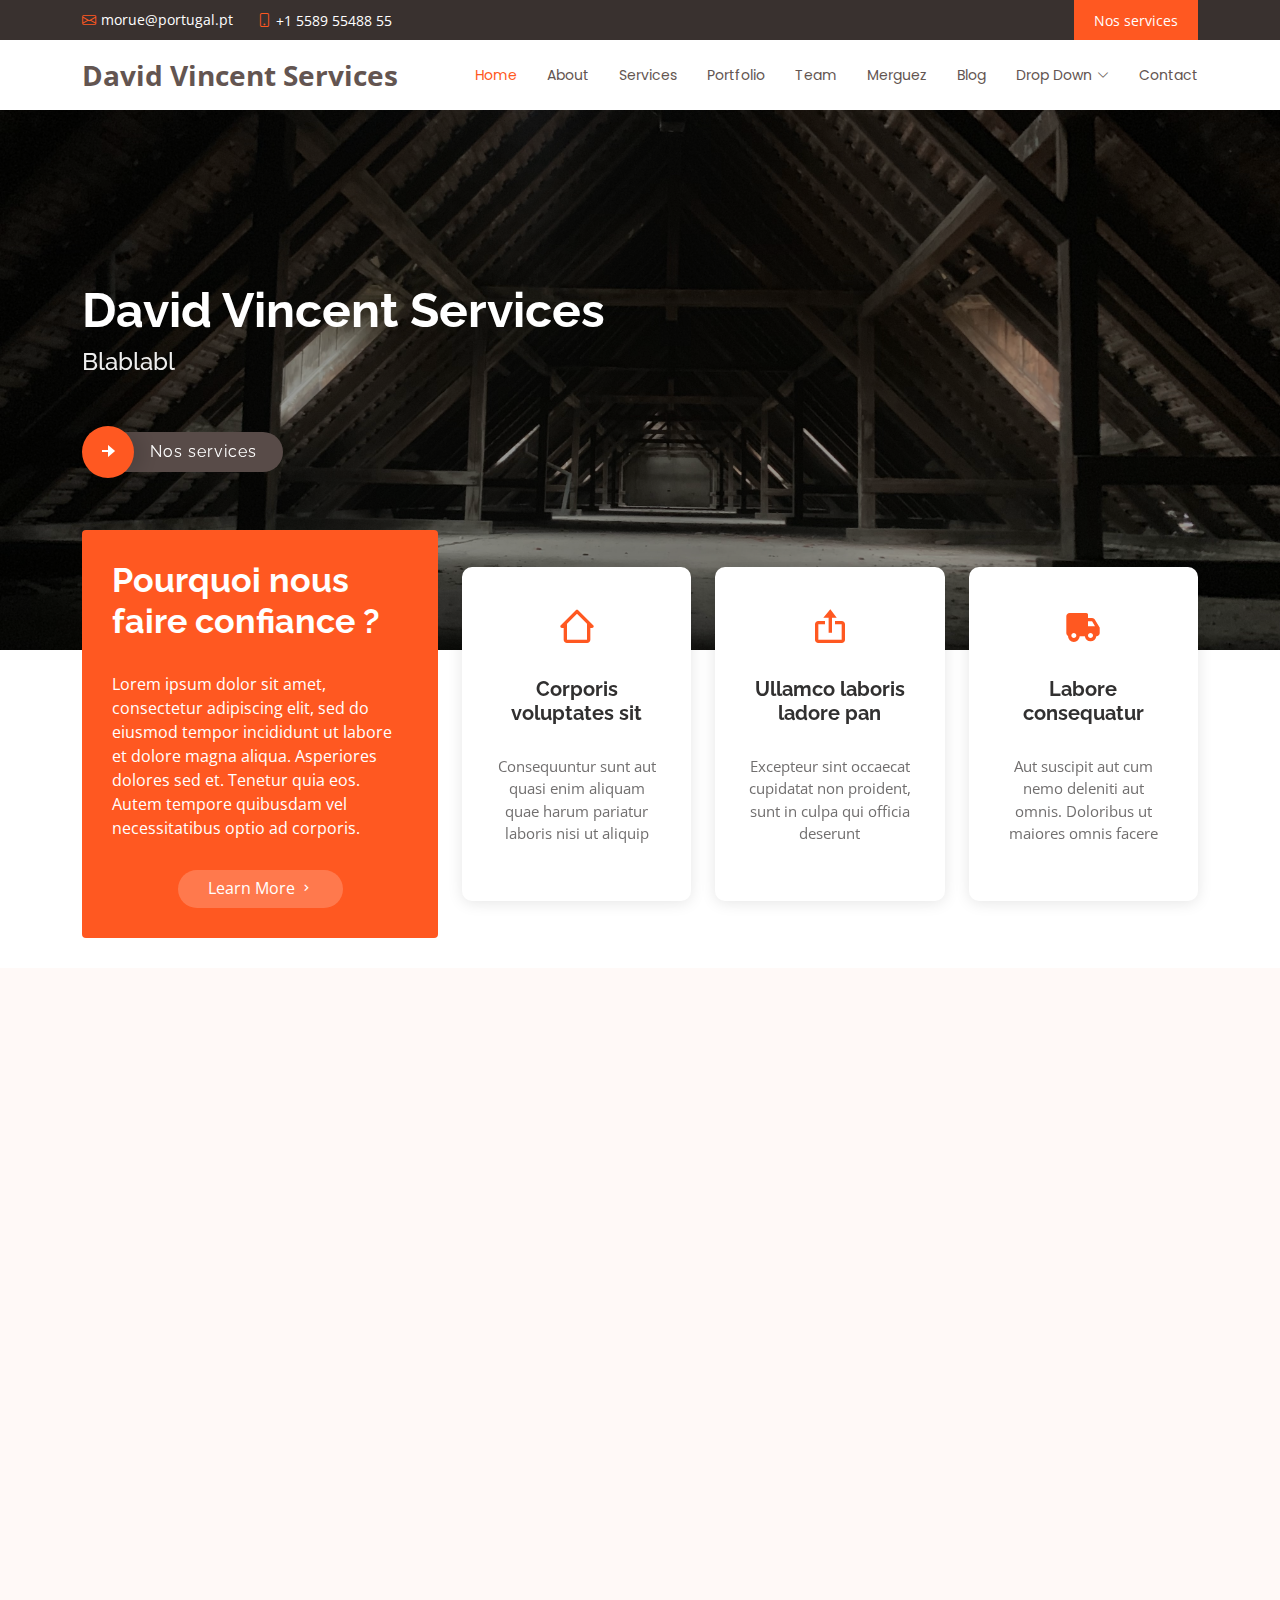
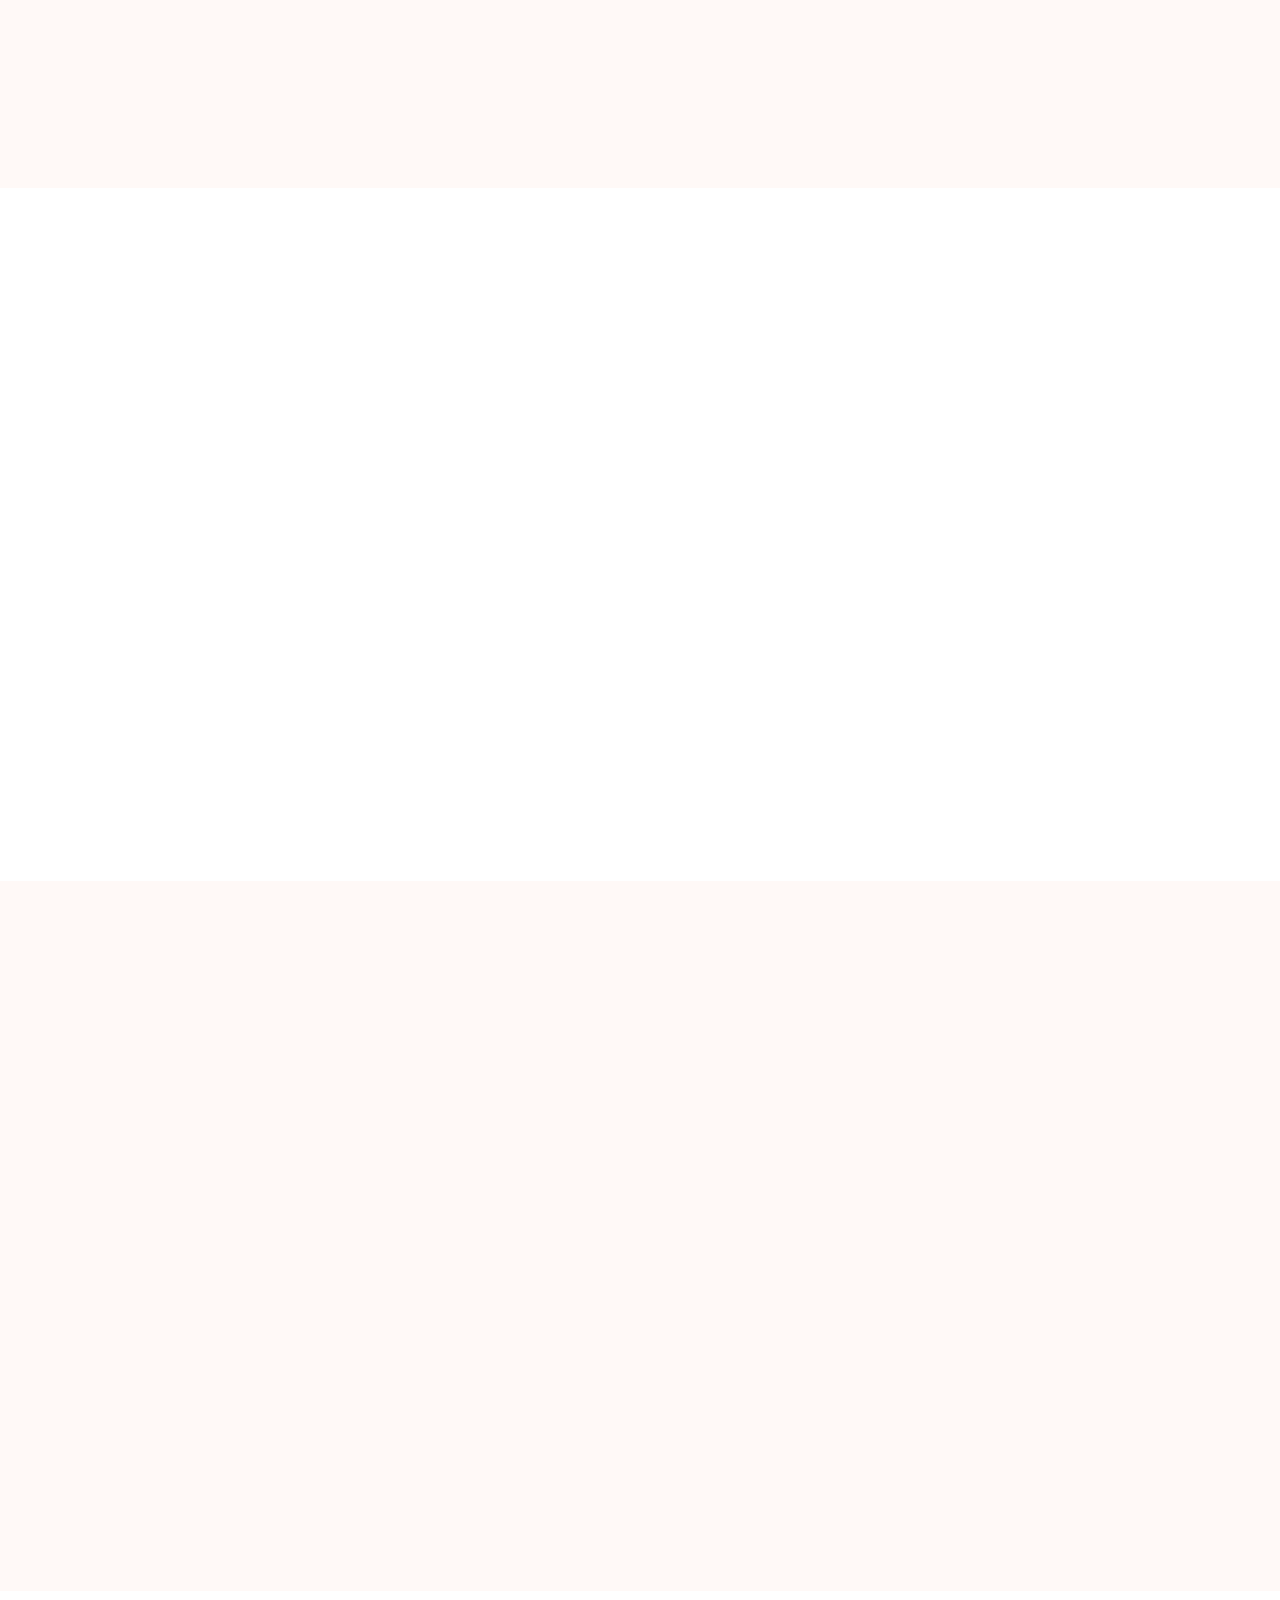
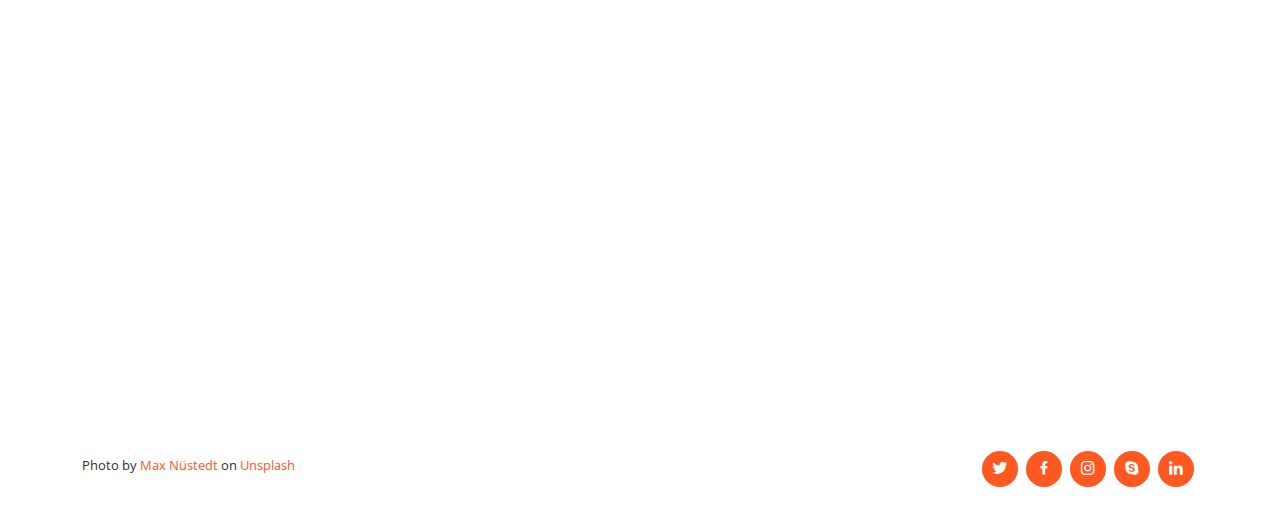
==== commit a643e51e: "Premier jet" ====
--- a/Flexor/Flexor/index.html
+++ b/Flexor/Flexor/index.html
@@ -5,7 +5,7 @@
   <meta charset="utf-8">
   <meta content="width=device-width, initial-scale=1.0" name="viewport">
 
-  <title>Flexor Bootstrap Template - Index</title>
+  <title>David Vincent Services</title>
   <meta content="" name="description">
   <meta content="" name="keywords">
 
@@ -26,13 +26,6 @@
 
   <!-- Template Main CSS File -->
   <link href="assets/css/style.css" rel="stylesheet">
-
-  <!-- =======================================================
-  * Template Name: Flexor - v4.9.0
-  * Template URL: https://bootstrapmade.com/flexor-free-multipurpose-bootstrap-template/
-  * Author: BootstrapMade.com
-  * License: https://bootstrapmade.com/license/
-  ======================================================== -->
 </head>
 
 <body>
@@ -41,12 +34,12 @@
   <section id="topbar" class="d-flex align-items-center">
     <div class="container d-flex justify-content-center justify-content-md-between">
       <div class="contact-info d-flex align-items-center">
-        <i class="bi bi-envelope d-flex align-items-center"><a href="mailto:contact@example.com">contact@example.com</a></i>
+        <i class="bi bi-envelope d-flex align-items-center"><a href="mailto:contact@example.com">morue@portugal.pt</a></i>
         <i class="bi bi-phone d-flex align-items-center ms-4"><span>+1 5589 55488 55</span></i>
       </div>
 
       <div class="cta d-none d-md-flex align-items-center">
-        <a href="#about" class="scrollto">Get Started</a>
+        <a href="#about" class="scrollto">Nos services</a>
       </div>
     </div>
   </section>
@@ -56,7 +49,7 @@
     <div class="container d-flex align-items-center justify-content-between">
 
       <div class="logo">
-        <h1><a href="index.html">Flexor</a></h1>
+        <h1><a href="index.html">David Vincent Services</a></h1>
         <!-- Uncomment below if you prefer to use an image logo -->
         <!-- <a href="index.html"><img src="assets/img/logo.png" alt="" class="img-fluid"></a>-->
       </div>
@@ -68,7 +61,7 @@
           <li><a class="nav-link scrollto" href="#services">Services</a></li>
           <li><a class="nav-link scrollto " href="#portfolio">Portfolio</a></li>
           <li><a class="nav-link scrollto" href="#team">Team</a></li>
-          <li><a class="nav-link scrollto" href="#pricing">Pricing</a></li>
+          <li><a class="nav-link scrollto" href="#pricing">Merguez</a></li>
           <li><a href="blog.html">Blog</a></li>
           <li class="dropdown"><a href="#"><span>Drop Down</span> <i class="bi bi-chevron-down"></i></a>
             <ul>
@@ -98,11 +91,11 @@
   <!-- ======= Hero Section ======= -->
   <section id="hero" class="d-flex flex-column justify-content-center align-items-center">
     <div class="container" data-aos="fade-in">
-      <h1>Welcome to Flexor</h1>
-      <h2>We are team of talented designers making websites with Bootstrap</h2>
+      <h1>David Vincent Services</h1>
+      <h2>Blablabl</h2>
       <div class="d-flex align-items-center">
         <i class="bx bxs-right-arrow-alt get-started-icon"></i>
-        <a href="#about" class="btn-get-started scrollto">Get Started</a>
+        <a href="#about" class="btn-get-started scrollto">Nos services</a>
       </div>
     </div>
   </section><!-- End Hero -->
@@ -116,7 +109,7 @@
         <div class="row">
           <div class="col-xl-4 col-lg-5" data-aos="fade-up">
             <div class="content">
-              <h3>Why Choose Flexor for your company website?</h3>
+              <h3>Pourquoi nous faire confiance ?</h3>
               <p>
                 Lorem ipsum dolor sit amet, consectetur adipiscing elit, sed do eiusmod tempor incididunt ut labore et dolore magna aliqua.
                 Asperiores dolores sed et. Tenetur quia eos. Autem tempore quibusdam vel necessitatibus optio ad corporis.
@@ -131,21 +124,21 @@
               <div class="row">
                 <div class="col-xl-4 d-flex align-items-stretch" data-aos="fade-up" data-aos-delay="100">
                   <div class="icon-box mt-4 mt-xl-0">
-                    <i class="bx bx-receipt"></i>
+                    <i class="bx bx-home-alt-2"></i>
                     <h4>Corporis voluptates sit</h4>
                     <p>Consequuntur sunt aut quasi enim aliquam quae harum pariatur laboris nisi ut aliquip</p>
                   </div>
                 </div>
                 <div class="col-xl-4 d-flex align-items-stretch" data-aos="fade-up" data-aos-delay="200">
                   <div class="icon-box mt-4 mt-xl-0">
-                    <i class="bx bx-cube-alt"></i>
+                    <i class="bx bx-export "></i>
                     <h4>Ullamco laboris ladore pan</h4>
                     <p>Excepteur sint occaecat cupidatat non proident, sunt in culpa qui officia deserunt</p>
                   </div>
                 </div>
                 <div class="col-xl-4 d-flex align-items-stretch" data-aos="fade-up" data-aos-delay="300">
                   <div class="icon-box mt-4 mt-xl-0">
-                    <i class="bx bx-images"></i>
+                    <i class="bx bxs-truck"></i>
                     <h4>Labore consequatur</h4>
                     <p>Aut suscipit aut cum nemo deleniti aut omnis. Doloribus ut maiores omnis facere</p>
                   </div>
@@ -164,29 +157,29 @@
 
         <div class="row">
           <div class="col-xl-5 col-lg-6 video-box d-flex justify-content-center align-items-stretch position-relative" data-aos="fade-right">
-            <a href="https://www.youtube.com/watch?v=jDDaplaOz7Q" class="glightbox play-btn mb-4"></a>
+            <img src="assets/img/raie.png">
           </div>
 
           <div class="col-xl-7 col-lg-6 icon-boxes d-flex flex-column align-items-stretch justify-content-center py-5 px-lg-5">
-            <h4 data-aos="fade-up">About us</h4>
-            <h3 data-aos="fade-up">Enim quis est voluptatibus aliquid consequatur fugiat</h3>
+            <h4 data-aos="fade-up">Nos services</h4>
+            <h3 data-aos="fade-up">Admi-raie cette qualité de prestation</h3>
             <p data-aos="fade-up">Esse voluptas cumque vel exercitationem. Reiciendis est hic accusamus. Non ipsam et sed minima temporibus laudantium. Soluta voluptate sed facere corporis dolores excepturi. Libero laboriosam sint et id nulla tenetur. Suscipit aut voluptate.</p>
 
             <div class="icon-box" data-aos="fade-up">
               <div class="icon"><i class="bx bx-fingerprint"></i></div>
-              <h4 class="title"><a href="">Lorem Ipsum</a></h4>
+              <h4 class="title"><a href="">Désencombrement</a></h4>
               <p class="description">Voluptatum deleniti atque corrupti quos dolores et quas molestias excepturi sint occaecati cupiditate non provident</p>
             </div>
 
             <div class="icon-box" data-aos="fade-up" data-aos-delay="100">
               <div class="icon"><i class="bx bx-gift"></i></div>
-              <h4 class="title"><a href="">Nemo Enim</a></h4>
+              <h4 class="title"><a href="">Méchouis</a></h4>
               <p class="description">At vero eos et accusamus et iusto odio dignissimos ducimus qui blanditiis praesentium voluptatum deleniti atque</p>
             </div>
 
             <div class="icon-box" data-aos="fade-up" data-aos-delay="200">
               <div class="icon"><i class="bx bx-atom"></i></div>
-              <h4 class="title"><a href="">Dine Pad</a></h4>
+              <h4 class="title"><a href="">Grenier ?</a></h4>
               <p class="description">Explicabo est voluptatum asperiores consequatur magnam. Et veritatis odit. Sunt aut deserunt minus aut eligendi omnis</p>
             </div>
 
@@ -196,421 +189,421 @@
       </div>
     </section><!-- End About Section -->
 
-    <!-- ======= Clients Section ======= -->
-    <section id="clients" class="clients">
-      <div class="container" data-aos="fade-up">
-
-        <div class="clients-slider swiper">
-          <div class="swiper-wrapper align-items-center">
-            <div class="swiper-slide"><img src="assets/img/clients/client-1.png" class="img-fluid" alt=""></div>
-            <div class="swiper-slide"><img src="assets/img/clients/client-2.png" class="img-fluid" alt=""></div>
-            <div class="swiper-slide"><img src="assets/img/clients/client-3.png" class="img-fluid" alt=""></div>
-            <div class="swiper-slide"><img src="assets/img/clients/client-4.png" class="img-fluid" alt=""></div>
-            <div class="swiper-slide"><img src="assets/img/clients/client-5.png" class="img-fluid" alt=""></div>
-            <div class="swiper-slide"><img src="assets/img/clients/client-6.png" class="img-fluid" alt=""></div>
-            <div class="swiper-slide"><img src="assets/img/clients/client-7.png" class="img-fluid" alt=""></div>
-            <div class="swiper-slide"><img src="assets/img/clients/client-8.png" class="img-fluid" alt=""></div>
-          </div>
-          <div class="swiper-pagination"></div>
-        </div>
-
-      </div>
-    </section><!-- End Clients Section -->
-
-    <!-- ======= Services Section ======= -->
-    <section id="services" class="services section-bg">
-      <div class="container">
-
-        <div class="section-title" data-aos="fade-up">
-          <h2>Services</h2>
-          <p>Magnam dolores commodi suscipit. Necessitatibus eius consequatur ex aliquid fuga eum quidem. Sit sint consectetur velit. Quisquam quos quisquam cupiditate. Et nemo qui impedit suscipit alias ea. Quia fugiat sit in iste officiis commodi quidem hic quas.</p>
-        </div>
-
-        <div class="row">
-          <div class="col-lg-4 col-md-6" data-aos="fade-up">
-            <div class="icon-box">
-              <div class="icon"><i class="bi bi-briefcase"></i></div>
-              <h4 class="title"><a href="">Lorem Ipsum</a></h4>
-              <p class="description">Voluptatum deleniti atque corrupti quos dolores et quas molestias excepturi sint occaecati cupiditate non provident</p>
-            </div>
-          </div>
-          <div class="col-lg-4 col-md-6" data-aos="fade-up" data-aos-delay="100">
-            <div class="icon-box">
-              <div class="icon"><i class="bi bi-card-checklist"></i></div>
-              <h4 class="title"><a href="">Dolor Sitema</a></h4>
-              <p class="description">Minim veniam, quis nostrud exercitation ullamco laboris nisi ut aliquip ex ea commodo consequat tarad limino ata</p>
-            </div>
-          </div>
-          <div class="col-lg-4 col-md-6" data-aos="fade-up" data-aos-delay="200">
-            <div class="icon-box">
-              <div class="icon"><i class="bi bi-bar-chart"></i></div>
-              <h4 class="title"><a href="">Sed ut perspiciatis</a></h4>
-              <p class="description">Duis aute irure dolor in reprehenderit in voluptate velit esse cillum dolore eu fugiat nulla pariatur</p>
-            </div>
-          </div>
-          <div class="col-lg-4 col-md-6" data-aos="fade-up" data-aos-delay="300">
-            <div class="icon-box">
-              <div class="icon"><i class="bi bi-binoculars"></i></div>
-              <h4 class="title"><a href="">Magni Dolores</a></h4>
-              <p class="description">Excepteur sint occaecat cupidatat non proident, sunt in culpa qui officia deserunt mollit anim id est laborum</p>
-            </div>
-          </div>
-          <div class="col-lg-4 col-md-6" data-aos="fade-up" data-aos-delay="400">
-            <div class="icon-box">
-              <div class="icon"><i class="bi bi-brightness-high"></i></div>
-              <h4 class="title"><a href="">Nemo Enim</a></h4>
-              <p class="description">At vero eos et accusamus et iusto odio dignissimos ducimus qui blanditiis praesentium voluptatum deleniti atque</p>
-            </div>
-          </div>
-          <div class="col-lg-4 col-md-6" data-aos="fade-up" data-aos-delay="500">
-            <div class="icon-box">
-              <div class="icon"><i class="bi bi-calendar4-week"></i></div>
-              <h4 class="title"><a href="">Eiusmod Tempor</a></h4>
-              <p class="description">Et harum quidem rerum facilis est et expedita distinctio. Nam libero tempore, cum soluta nobis est eligendi</p>
-            </div>
-          </div>
-        </div>
-
-      </div>
-    </section><!-- End Services Section -->
-
-    <!-- ======= Values Section ======= -->
-    <section id="values" class="values">
-      <div class="container">
-
-        <div class="row">
-          <div class="col-md-6 d-flex align-items-stretch" data-aos="fade-up">
-            <div class="card" style="background-image: url(assets/img/values-1.jpg);">
-              <div class="card-body">
-                <h5 class="card-title"><a href="">Our Mission</a></h5>
-                <p class="card-text">Lorem ipsum dolor sit amet, consectetur elit, sed do eiusmod tempor ut labore et dolore magna aliqua.</p>
-                <div class="read-more"><a href="#"><i class="bi bi-arrow-right"></i> Read More</a></div>
-              </div>
-            </div>
-          </div>
-          <div class="col-md-6 d-flex align-items-stretch mt-4 mt-md-0" data-aos="fade-up" data-aos-delay="100">
-            <div class="card" style="background-image: url(assets/img/values-2.jpg);">
-              <div class="card-body">
-                <h5 class="card-title"><a href="">Our Plan</a></h5>
-                <p class="card-text">Sed ut perspiciatis unde omnis iste natus error sit voluptatem doloremque laudantium, totam rem.</p>
-                <div class="read-more"><a href="#"><i class="bi bi-arrow-right"></i> Read More</a></div>
-              </div>
-            </div>
-
-          </div>
-          <div class="col-md-6 d-flex align-items-stretch mt-4" data-aos="fade-up" data-aos-delay="200">
-            <div class="card" style="background-image: url(assets/img/values-3.jpg);">
-              <div class="card-body">
-                <h5 class="card-title"><a href="">Our Vision</a></h5>
-                <p class="card-text">Nemo enim ipsam voluptatem quia voluptas sit aut odit aut fugit, sed quia magni dolores.</p>
-                <div class="read-more"><a href="#"><i class="bi bi-arrow-right"></i> Read More</a></div>
-              </div>
-            </div>
-          </div>
-          <div class="col-md-6 d-flex align-items-stretch mt-4" data-aos="fade-up" data-aos-delay="300">
-            <div class="card" style="background-image: url(assets/img/values-4.jpg);">
-              <div class="card-body">
-                <h5 class="card-title"><a href="">Our Care</a></h5>
-                <p class="card-text">Nostrum eum sed et autem dolorum perspiciatis. Magni porro quisquam laudantium voluptatem.</p>
-                <div class="read-more"><a href="#"><i class="bi bi-arrow-right"></i> Read More</a></div>
-              </div>
-            </div>
-          </div>
-        </div>
-
-      </div>
-    </section><!-- End Values Section -->
-
-    <!-- ======= Testimonials Section ======= -->
-    <section id="testimonials" class="testimonials">
-      <div class="container position-relative" data-aos="fade-up">
-
-        <div class="testimonials-slider swiper" data-aos="fade-up" data-aos-delay="100">
-          <div class="swiper-wrapper">
-
-            <div class="swiper-slide">
-              <div class="testimonial-item">
-                <img src="assets/img/testimonials/testimonials-1.jpg" class="testimonial-img" alt="">
-                <h3>Saul Goodman</h3>
-                <h4>Ceo &amp; Founder</h4>
-                <p>
-                  <i class="bx bxs-quote-alt-left quote-icon-left"></i>
-                  Proin iaculis purus consequat sem cure digni ssim donec porttitora entum suscipit rhoncus. Accusantium quam, ultricies eget id, aliquam eget nibh et. Maecen aliquam, risus at semper.
-                  <i class="bx bxs-quote-alt-right quote-icon-right"></i>
-                </p>
-              </div>
-            </div><!-- End testimonial item -->
-
-            <div class="swiper-slide">
-              <div class="testimonial-item">
-                <img src="assets/img/testimonials/testimonials-2.jpg" class="testimonial-img" alt="">
-                <h3>Sara Wilsson</h3>
-                <h4>Designer</h4>
-                <p>
-                  <i class="bx bxs-quote-alt-left quote-icon-left"></i>
-                  Export tempor illum tamen malis malis eram quae irure esse labore quem cillum quid cillum eram malis quorum velit fore eram velit sunt aliqua noster fugiat irure amet legam anim culpa.
-                  <i class="bx bxs-quote-alt-right quote-icon-right"></i>
-                </p>
-              </div>
-            </div><!-- End testimonial item -->
-
-            <div class="swiper-slide">
-              <div class="testimonial-item">
-                <img src="assets/img/testimonials/testimonials-3.jpg" class="testimonial-img" alt="">
-                <h3>Jena Karlis</h3>
-                <h4>Store Owner</h4>
-                <p>
-                  <i class="bx bxs-quote-alt-left quote-icon-left"></i>
-                  Enim nisi quem export duis labore cillum quae magna enim sint quorum nulla quem veniam duis minim tempor labore quem eram duis noster aute amet eram fore quis sint minim.
-                  <i class="bx bxs-quote-alt-right quote-icon-right"></i>
-                </p>
-              </div>
-            </div><!-- End testimonial item -->
-
-            <div class="swiper-slide">
-              <div class="testimonial-item">
-                <img src="assets/img/testimonials/testimonials-4.jpg" class="testimonial-img" alt="">
-                <h3>Matt Brandon</h3>
-                <h4>Freelancer</h4>
-                <p>
-                  <i class="bx bxs-quote-alt-left quote-icon-left"></i>
-                  Fugiat enim eram quae cillum dolore dolor amet nulla culpa multos export minim fugiat minim velit minim dolor enim duis veniam ipsum anim magna sunt elit fore quem dolore labore illum veniam.
-                  <i class="bx bxs-quote-alt-right quote-icon-right"></i>
-                </p>
-              </div>
-            </div><!-- End testimonial item -->
-
-            <div class="swiper-slide">
-              <div class="testimonial-item">
-                <img src="assets/img/testimonials/testimonials-5.jpg" class="testimonial-img" alt="">
-                <h3>John Larson</h3>
-                <h4>Entrepreneur</h4>
-                <p>
-                  <i class="bx bxs-quote-alt-left quote-icon-left"></i>
-                  Quis quorum aliqua sint quem legam fore sunt eram irure aliqua veniam tempor noster veniam enim culpa labore duis sunt culpa nulla illum cillum fugiat legam esse veniam culpa fore nisi cillum quid.
-                  <i class="bx bxs-quote-alt-right quote-icon-right"></i>
-                </p>
-              </div>
-            </div><!-- End testimonial item -->
-
-          </div>
-          <div class="swiper-pagination"></div>
-        </div>
-
-      </div>
-    </section><!-- End Testimonials Section -->
-
-    <!-- ======= Portfolio Section ======= -->
-    <section id="portfolio" class="portfolio">
-      <div class="container">
-
-        <div class="section-title">
-          <h2 data-aos="fade-up">Portfolio</h2>
-          <p data-aos="fade-up">Magnam dolores commodi suscipit. Necessitatibus eius consequatur ex aliquid fuga eum quidem. Sit sint consectetur velit. Quisquam quos quisquam cupiditate. Et nemo qui impedit suscipit alias ea. Quia fugiat sit in iste officiis commodi quidem hic quas.</p>
-        </div>
-
-        <div class="row" data-aos="fade-up" data-aos-delay="100">
-          <div class="col-lg-12 d-flex justify-content-center">
-            <ul id="portfolio-flters">
-              <li data-filter="*" class="filter-active">All</li>
-              <li data-filter=".filter-app">App</li>
-              <li data-filter=".filter-card">Card</li>
-              <li data-filter=".filter-web">Web</li>
-            </ul>
-          </div>
-        </div>
-
-        <div class="row portfolio-container" data-aos="fade-up" data-aos-delay="200">
-
-          <div class="col-lg-4 col-md-6 portfolio-item filter-app">
-            <img src="assets/img/portfolio/portfolio-1.jpg" class="img-fluid" alt="">
-            <div class="portfolio-info">
-              <h4>App 1</h4>
-              <p>App</p>
-              <a href="assets/img/portfolio/portfolio-1.jpg" data-gallery="portfolioGallery" class="portfolio-lightbox preview-link" title="App 1"><i class="bx bx-plus"></i></a>
-              <a href="portfolio-details.html" class="details-link" title="More Details"><i class="bx bx-link"></i></a>
-            </div>
-          </div>
-
-          <div class="col-lg-4 col-md-6 portfolio-item filter-web">
-            <img src="assets/img/portfolio/portfolio-2.jpg" class="img-fluid" alt="">
-            <div class="portfolio-info">
-              <h4>Web 3</h4>
-              <p>Web</p>
-              <a href="assets/img/portfolio/portfolio-2.jpg" data-gallery="portfolioGallery" class="portfolio-lightbox preview-link" title="Web 3"><i class="bx bx-plus"></i></a>
-              <a href="portfolio-details.html" class="details-link" title="More Details"><i class="bx bx-link"></i></a>
-            </div>
-          </div>
-
-          <div class="col-lg-4 col-md-6 portfolio-item filter-app">
-            <img src="assets/img/portfolio/portfolio-3.jpg" class="img-fluid" alt="">
-            <div class="portfolio-info">
-              <h4>App 2</h4>
-              <p>App</p>
-              <a href="assets/img/portfolio/portfolio-3.jpg" data-gallery="portfolioGallery" class="portfolio-lightbox preview-link" title="App 2"><i class="bx bx-plus"></i></a>
-              <a href="portfolio-details.html" class="details-link" title="More Details"><i class="bx bx-link"></i></a>
-            </div>
-          </div>
-
-          <div class="col-lg-4 col-md-6 portfolio-item filter-card">
-            <img src="assets/img/portfolio/portfolio-4.jpg" class="img-fluid" alt="">
-            <div class="portfolio-info">
-              <h4>Card 2</h4>
-              <p>Card</p>
-              <a href="assets/img/portfolio/portfolio-4.jpg" data-gallery="portfolioGallery" class="portfolio-lightbox preview-link" title="Card 2"><i class="bx bx-plus"></i></a>
-              <a href="portfolio-details.html" class="details-link" title="More Details"><i class="bx bx-link"></i></a>
-            </div>
-          </div>
-
-          <div class="col-lg-4 col-md-6 portfolio-item filter-web">
-            <img src="assets/img/portfolio/portfolio-5.jpg" class="img-fluid" alt="">
-            <div class="portfolio-info">
-              <h4>Web 2</h4>
-              <p>Web</p>
-              <a href="assets/img/portfolio/portfolio-5.jpg" data-gallery="portfolioGallery" class="portfolio-lightbox preview-link" title="Web 2"><i class="bx bx-plus"></i></a>
-              <a href="portfolio-details.html" class="details-link" title="More Details"><i class="bx bx-link"></i></a>
-            </div>
-          </div>
-
-          <div class="col-lg-4 col-md-6 portfolio-item filter-app">
-            <img src="assets/img/portfolio/portfolio-6.jpg" class="img-fluid" alt="">
-            <div class="portfolio-info">
-              <h4>App 3</h4>
-              <p>App</p>
-              <a href="assets/img/portfolio/portfolio-6.jpg" data-gallery="portfolioGallery" class="portfolio-lightbox preview-link" title="App 3"><i class="bx bx-plus"></i></a>
-              <a href="portfolio-details.html" class="details-link" title="More Details"><i class="bx bx-link"></i></a>
-            </div>
-          </div>
-
-          <div class="col-lg-4 col-md-6 portfolio-item filter-card">
-            <img src="assets/img/portfolio/portfolio-7.jpg" class="img-fluid" alt="">
-            <div class="portfolio-info">
-              <h4>Card 1</h4>
-              <p>Card</p>
-              <a href="assets/img/portfolio/portfolio-7.jpg" data-gallery="portfolioGallery" class="portfolio-lightbox preview-link" title="Card 1"><i class="bx bx-plus"></i></a>
-              <a href="portfolio-details.html" class="details-link" title="More Details"><i class="bx bx-link"></i></a>
-            </div>
-          </div>
-
-          <div class="col-lg-4 col-md-6 portfolio-item filter-card">
-            <img src="assets/img/portfolio/portfolio-8.jpg" class="img-fluid" alt="">
-            <div class="portfolio-info">
-              <h4>Card 3</h4>
-              <p>Card</p>
-              <a href="assets/img/portfolio/portfolio-8.jpg" data-gallery="portfolioGallery" class="portfolio-lightbox preview-link" title="Card 3"><i class="bx bx-plus"></i></a>
-              <a href="portfolio-details.html" class="details-link" title="More Details"><i class="bx bx-link"></i></a>
-            </div>
-          </div>
-
-          <div class="col-lg-4 col-md-6 portfolio-item filter-web">
-            <img src="assets/img/portfolio/portfolio-9.jpg" class="img-fluid" alt="">
-            <div class="portfolio-info">
-              <h4>Web 3</h4>
-              <p>Web</p>
-              <a href="assets/img/portfolio/portfolio-9.jpg" data-gallery="portfolioGallery" class="portfolio-lightbox preview-link" title="Web 3"><i class="bx bx-plus"></i></a>
-              <a href="portfolio-details.html" class="details-link" title="More Details"><i class="bx bx-link"></i></a>
-            </div>
-          </div>
-
-        </div>
-
-      </div>
-    </section><!-- End Portfolio Section -->
-
-    <!-- ======= Team Section ======= -->
-    <section id="team" class="team section-bg">
-      <div class="container">
-
-        <div class="section-title">
-          <h2 data-aos="fade-up">Team</h2>
-          <p data-aos="fade-up">Magnam dolores commodi suscipit. Necessitatibus eius consequatur ex aliquid fuga eum quidem. Sit sint consectetur velit. Quisquam quos quisquam cupiditate. Et nemo qui impedit suscipit alias ea. Quia fugiat sit in iste officiis commodi quidem hic quas.</p>
-        </div>
-
-        <div class="row">
-
-          <div class="col-lg-3 col-md-6 d-flex align-items-stretch" data-aos="fade-up">
-            <div class="member">
-              <div class="member-img">
-                <img src="assets/img/team/team-1.jpg" class="img-fluid" alt="">
-                <div class="social">
-                  <a href=""><i class="bi bi-twitter"></i></a>
-                  <a href=""><i class="bi bi-facebook"></i></a>
-                  <a href=""><i class="bi bi-instagram"></i></a>
-                  <a href=""><i class="bi bi-linkedin"></i></a>
-                </div>
-              </div>
-              <div class="member-info">
-                <h4>Walter White</h4>
-                <span>Chief Executive Officer</span>
-              </div>
-            </div>
-          </div>
-
-          <div class="col-lg-3 col-md-6 d-flex align-items-stretch" data-aos="fade-up" data-aos-delay="100">
-            <div class="member">
-              <div class="member-img">
-                <img src="assets/img/team/team-2.jpg" class="img-fluid" alt="">
-                <div class="social">
-                  <a href=""><i class="bi bi-twitter"></i></a>
-                  <a href=""><i class="bi bi-facebook"></i></a>
-                  <a href=""><i class="bi bi-instagram"></i></a>
-                  <a href=""><i class="bi bi-linkedin"></i></a>
-                </div>
-              </div>
-              <div class="member-info">
-                <h4>Sarah Jhonson</h4>
-                <span>Product Manager</span>
-              </div>
-            </div>
-          </div>
-
-          <div class="col-lg-3 col-md-6 d-flex align-items-stretch" data-aos="fade-up" data-aos-delay="200">
-            <div class="member">
-              <div class="member-img">
-                <img src="assets/img/team/team-3.jpg" class="img-fluid" alt="">
-                <div class="social">
-                  <a href=""><i class="bi bi-twitter"></i></a>
-                  <a href=""><i class="bi bi-facebook"></i></a>
-                  <a href=""><i class="bi bi-instagram"></i></a>
-                  <a href=""><i class="bi bi-linkedin"></i></a>
-                </div>
-              </div>
-              <div class="member-info">
-                <h4>William Anderson</h4>
-                <span>CTO</span>
-              </div>
-            </div>
-          </div>
-
-          <div class="col-lg-3 col-md-6 d-flex align-items-stretch" data-aos="fade-up" data-aos-delay="300">
-            <div class="member">
-              <div class="member-img">
-                <img src="assets/img/team/team-4.jpg" class="img-fluid" alt="">
-                <div class="social">
-                  <a href=""><i class="bi bi-twitter"></i></a>
-                  <a href=""><i class="bi bi-facebook"></i></a>
-                  <a href=""><i class="bi bi-instagram"></i></a>
-                  <a href=""><i class="bi bi-linkedin"></i></a>
-                </div>
-              </div>
-              <div class="member-info">
-                <h4>Amanda Jepson</h4>
-                <span>Accountant</span>
-              </div>
-            </div>
-          </div>
-
-        </div>
-
-      </div>
-    </section><!-- End Team Section -->
+<!--    &lt;!&ndash; ======= Clients Section ======= &ndash;&gt;-->
+<!--    <section id="clients" class="clients">-->
+<!--      <div class="container" data-aos="fade-up">-->
+
+<!--        <div class="clients-slider swiper">-->
+<!--          <div class="swiper-wrapper align-items-center">-->
+<!--            <div class="swiper-slide"><img src="assets/img/clients/client-1.png" class="img-fluid" alt=""></div>-->
+<!--            <div class="swiper-slide"><img src="assets/img/clients/client-2.png" class="img-fluid" alt=""></div>-->
+<!--            <div class="swiper-slide"><img src="assets/img/clients/client-3.png" class="img-fluid" alt=""></div>-->
+<!--            <div class="swiper-slide"><img src="assets/img/clients/client-4.png" class="img-fluid" alt=""></div>-->
+<!--            <div class="swiper-slide"><img src="assets/img/clients/client-5.png" class="img-fluid" alt=""></div>-->
+<!--            <div class="swiper-slide"><img src="assets/img/clients/client-6.png" class="img-fluid" alt=""></div>-->
+<!--            <div class="swiper-slide"><img src="assets/img/clients/client-7.png" class="img-fluid" alt=""></div>-->
+<!--            <div class="swiper-slide"><img src="assets/img/clients/client-8.png" class="img-fluid" alt=""></div>-->
+<!--          </div>-->
+<!--          <div class="swiper-pagination"></div>-->
+<!--        </div>-->
+
+<!--      </div>-->
+<!--    </section>&lt;!&ndash; End Clients Section &ndash;&gt;-->
+
+<!--    &lt;!&ndash; ======= Services Section ======= &ndash;&gt;-->
+<!--    <section id="services" class="services section-bg">-->
+<!--      <div class="container">-->
+
+<!--        <div class="section-title" data-aos="fade-up">-->
+<!--          <h2>Services</h2>-->
+<!--          <p>Magnam dolores commodi suscipit. Necessitatibus eius consequatur ex aliquid fuga eum quidem. Sit sint consectetur velit. Quisquam quos quisquam cupiditate. Et nemo qui impedit suscipit alias ea. Quia fugiat sit in iste officiis commodi quidem hic quas.</p>-->
+<!--        </div>-->
+
+<!--        <div class="row">-->
+<!--          <div class="col-lg-4 col-md-6" data-aos="fade-up">-->
+<!--            <div class="icon-box">-->
+<!--              <div class="icon"><i class="bi bi-briefcase"></i></div>-->
+<!--              <h4 class="title"><a href="">Lorem Ipsum</a></h4>-->
+<!--              <p class="description">Voluptatum deleniti atque corrupti quos dolores et quas molestias excepturi sint occaecati cupiditate non provident</p>-->
+<!--            </div>-->
+<!--          </div>-->
+<!--          <div class="col-lg-4 col-md-6" data-aos="fade-up" data-aos-delay="100">-->
+<!--            <div class="icon-box">-->
+<!--              <div class="icon"><i class="bi bi-card-checklist"></i></div>-->
+<!--              <h4 class="title"><a href="">Dolor Sitema</a></h4>-->
+<!--              <p class="description">Minim veniam, quis nostrud exercitation ullamco laboris nisi ut aliquip ex ea commodo consequat tarad limino ata</p>-->
+<!--            </div>-->
+<!--          </div>-->
+<!--          <div class="col-lg-4 col-md-6" data-aos="fade-up" data-aos-delay="200">-->
+<!--            <div class="icon-box">-->
+<!--              <div class="icon"><i class="bi bi-bar-chart"></i></div>-->
+<!--              <h4 class="title"><a href="">Sed ut perspiciatis</a></h4>-->
+<!--              <p class="description">Duis aute irure dolor in reprehenderit in voluptate velit esse cillum dolore eu fugiat nulla pariatur</p>-->
+<!--            </div>-->
+<!--          </div>-->
+<!--          <div class="col-lg-4 col-md-6" data-aos="fade-up" data-aos-delay="300">-->
+<!--            <div class="icon-box">-->
+<!--              <div class="icon"><i class="bi bi-binoculars"></i></div>-->
+<!--              <h4 class="title"><a href="">Magni Dolores</a></h4>-->
+<!--              <p class="description">Excepteur sint occaecat cupidatat non proident, sunt in culpa qui officia deserunt mollit anim id est laborum</p>-->
+<!--            </div>-->
+<!--          </div>-->
+<!--          <div class="col-lg-4 col-md-6" data-aos="fade-up" data-aos-delay="400">-->
+<!--            <div class="icon-box">-->
+<!--              <div class="icon"><i class="bi bi-brightness-high"></i></div>-->
+<!--              <h4 class="title"><a href="">Nemo Enim</a></h4>-->
+<!--              <p class="description">At vero eos et accusamus et iusto odio dignissimos ducimus qui blanditiis praesentium voluptatum deleniti atque</p>-->
+<!--            </div>-->
+<!--          </div>-->
+<!--          <div class="col-lg-4 col-md-6" data-aos="fade-up" data-aos-delay="500">-->
+<!--            <div class="icon-box">-->
+<!--              <div class="icon"><i class="bi bi-calendar4-week"></i></div>-->
+<!--              <h4 class="title"><a href="">Eiusmod Tempor</a></h4>-->
+<!--              <p class="description">Et harum quidem rerum facilis est et expedita distinctio. Nam libero tempore, cum soluta nobis est eligendi</p>-->
+<!--            </div>-->
+<!--          </div>-->
+<!--        </div>-->
+
+<!--      </div>-->
+<!--    </section>&lt;!&ndash; End Services Section &ndash;&gt;-->
+
+<!--    &lt;!&ndash; ======= Values Section ======= &ndash;&gt;-->
+<!--    <section id="values" class="values">-->
+<!--      <div class="container">-->
+
+<!--        <div class="row">-->
+<!--          <div class="col-md-6 d-flex align-items-stretch" data-aos="fade-up">-->
+<!--            <div class="card" style="background-image: url(assets/img/raie.png);">-->
+<!--              <div class="card-body">-->
+<!--                <h5 class="card-title"><a href="">Ma raie</a></h5>-->
+<!--                <p class="card-text">Admi-raie cette pièce d'orfévrerie</p>-->
+<!--                <div class="read-more"><a href="#"><i class="bi bi-arrow-right"></i> Read More</a></div>-->
+<!--              </div>-->
+<!--            </div>-->
+<!--          </div>-->
+<!--          <div class="col-md-6 d-flex align-items-stretch mt-4 mt-md-0" data-aos="fade-up" data-aos-delay="100">-->
+<!--            <div class="card" style="background-image: url(assets/img/values-2.jpg);">-->
+<!--              <div class="card-body">-->
+<!--                <h5 class="card-title"><a href="">Our Plan</a></h5>-->
+<!--                <p class="card-text">Sed ut perspiciatis unde omnis iste natus error sit voluptatem doloremque laudantium, totam rem.</p>-->
+<!--                <div class="read-more"><a href="#"><i class="bi bi-arrow-right"></i> Read More</a></div>-->
+<!--              </div>-->
+<!--            </div>-->
+
+<!--          </div>-->
+<!--          <div class="col-md-6 d-flex align-items-stretch mt-4" data-aos="fade-up" data-aos-delay="200">-->
+<!--            <div class="card" style="background-image: url(assets/img/values-3.jpg);">-->
+<!--              <div class="card-body">-->
+<!--                <h5 class="card-title"><a href="">Our Vision</a></h5>-->
+<!--                <p class="card-text">Nemo enim ipsam voluptatem quia voluptas sit aut odit aut fugit, sed quia magni dolores.</p>-->
+<!--                <div class="read-more"><a href="#"><i class="bi bi-arrow-right"></i> Read More</a></div>-->
+<!--              </div>-->
+<!--            </div>-->
+<!--          </div>-->
+<!--          <div class="col-md-6 d-flex align-items-stretch mt-4" data-aos="fade-up" data-aos-delay="300">-->
+<!--            <div class="card" style="background-image: url(assets/img/values-4.jpg);">-->
+<!--              <div class="card-body">-->
+<!--                <h5 class="card-title"><a href="">Our Care</a></h5>-->
+<!--                <p class="card-text">Nostrum eum sed et autem dolorum perspiciatis. Magni porro quisquam laudantium voluptatem.</p>-->
+<!--                <div class="read-more"><a href="#"><i class="bi bi-arrow-right"></i> Read More</a></div>-->
+<!--              </div>-->
+<!--            </div>-->
+<!--          </div>-->
+<!--        </div>-->
+
+<!--      </div>-->
+<!--    </section>&lt;!&ndash; End Values Section &ndash;&gt;-->
+
+<!--    &lt;!&ndash; ======= Testimonials Section ======= &ndash;&gt;-->
+<!--    <section id="testimonials" class="testimonials">-->
+<!--      <div class="container position-relative" data-aos="fade-up">-->
+
+<!--        <div class="testimonials-slider swiper" data-aos="fade-up" data-aos-delay="100">-->
+<!--          <div class="swiper-wrapper">-->
+
+<!--            <div class="swiper-slide">-->
+<!--              <div class="testimonial-item">-->
+<!--                <img src="assets/img/testimonials/testimonials-1.jpg" class="testimonial-img" alt="">-->
+<!--                <h3>Saul Goodman</h3>-->
+<!--                <h4>Ceo &amp; Founder</h4>-->
+<!--                <p>-->
+<!--                  <i class="bx bxs-quote-alt-left quote-icon-left"></i>-->
+<!--                  Proin iaculis purus consequat sem cure digni ssim donec porttitora entum suscipit rhoncus. Accusantium quam, ultricies eget id, aliquam eget nibh et. Maecen aliquam, risus at semper.-->
+<!--                  <i class="bx bxs-quote-alt-right quote-icon-right"></i>-->
+<!--                </p>-->
+<!--              </div>-->
+<!--            </div>&lt;!&ndash; End testimonial item &ndash;&gt;-->
+
+<!--            <div class="swiper-slide">-->
+<!--              <div class="testimonial-item">-->
+<!--                <img src="assets/img/testimonials/testimonials-2.jpg" class="testimonial-img" alt="">-->
+<!--                <h3>Sara Wilsson</h3>-->
+<!--                <h4>Designer</h4>-->
+<!--                <p>-->
+<!--                  <i class="bx bxs-quote-alt-left quote-icon-left"></i>-->
+<!--                  Export tempor illum tamen malis malis eram quae irure esse labore quem cillum quid cillum eram malis quorum velit fore eram velit sunt aliqua noster fugiat irure amet legam anim culpa.-->
+<!--                  <i class="bx bxs-quote-alt-right quote-icon-right"></i>-->
+<!--                </p>-->
+<!--              </div>-->
+<!--            </div>&lt;!&ndash; End testimonial item &ndash;&gt;-->
+
+<!--            <div class="swiper-slide">-->
+<!--              <div class="testimonial-item">-->
+<!--                <img src="assets/img/testimonials/testimonials-3.jpg" class="testimonial-img" alt="">-->
+<!--                <h3>Jena Karlis</h3>-->
+<!--                <h4>Store Owner</h4>-->
+<!--                <p>-->
+<!--                  <i class="bx bxs-quote-alt-left quote-icon-left"></i>-->
+<!--                  Enim nisi quem export duis labore cillum quae magna enim sint quorum nulla quem veniam duis minim tempor labore quem eram duis noster aute amet eram fore quis sint minim.-->
+<!--                  <i class="bx bxs-quote-alt-right quote-icon-right"></i>-->
+<!--                </p>-->
+<!--              </div>-->
+<!--            </div>&lt;!&ndash; End testimonial item &ndash;&gt;-->
+
+<!--            <div class="swiper-slide">-->
+<!--              <div class="testimonial-item">-->
+<!--                <img src="assets/img/testimonials/testimonials-4.jpg" class="testimonial-img" alt="">-->
+<!--                <h3>Matt Brandon</h3>-->
+<!--                <h4>Freelancer</h4>-->
+<!--                <p>-->
+<!--                  <i class="bx bxs-quote-alt-left quote-icon-left"></i>-->
+<!--                  Fugiat enim eram quae cillum dolore dolor amet nulla culpa multos export minim fugiat minim velit minim dolor enim duis veniam ipsum anim magna sunt elit fore quem dolore labore illum veniam.-->
+<!--                  <i class="bx bxs-quote-alt-right quote-icon-right"></i>-->
+<!--                </p>-->
+<!--              </div>-->
+<!--            </div>&lt;!&ndash; End testimonial item &ndash;&gt;-->
+
+<!--            <div class="swiper-slide">-->
+<!--              <div class="testimonial-item">-->
+<!--                <img src="assets/img/testimonials/testimonials-5.jpg" class="testimonial-img" alt="">-->
+<!--                <h3>John Larson</h3>-->
+<!--                <h4>Entrepreneur</h4>-->
+<!--                <p>-->
+<!--                  <i class="bx bxs-quote-alt-left quote-icon-left"></i>-->
+<!--                  Quis quorum aliqua sint quem legam fore sunt eram irure aliqua veniam tempor noster veniam enim culpa labore duis sunt culpa nulla illum cillum fugiat legam esse veniam culpa fore nisi cillum quid.-->
+<!--                  <i class="bx bxs-quote-alt-right quote-icon-right"></i>-->
+<!--                </p>-->
+<!--              </div>-->
+<!--            </div>&lt;!&ndash; End testimonial item &ndash;&gt;-->
+
+<!--          </div>-->
+<!--          <div class="swiper-pagination"></div>-->
+<!--        </div>-->
+
+<!--      </div>-->
+<!--    </section>&lt;!&ndash; End Testimonials Section &ndash;&gt;-->
+
+<!--    &lt;!&ndash; ======= Portfolio Section ======= &ndash;&gt;-->
+<!--    <section id="portfolio" class="portfolio">-->
+<!--      <div class="container">-->
+
+<!--        <div class="section-title">-->
+<!--          <h2 data-aos="fade-up">Portfolio</h2>-->
+<!--          <p data-aos="fade-up">Magnam dolores commodi suscipit. Necessitatibus eius consequatur ex aliquid fuga eum quidem. Sit sint consectetur velit. Quisquam quos quisquam cupiditate. Et nemo qui impedit suscipit alias ea. Quia fugiat sit in iste officiis commodi quidem hic quas.</p>-->
+<!--        </div>-->
+
+<!--        <div class="row" data-aos="fade-up" data-aos-delay="100">-->
+<!--          <div class="col-lg-12 d-flex justify-content-center">-->
+<!--            <ul id="portfolio-flters">-->
+<!--              <li data-filter="*" class="filter-active">All</li>-->
+<!--              <li data-filter=".filter-app">App</li>-->
+<!--              <li data-filter=".filter-card">Card</li>-->
+<!--              <li data-filter=".filter-web">Web</li>-->
+<!--            </ul>-->
+<!--          </div>-->
+<!--        </div>-->
+
+<!--        <div class="row portfolio-container" data-aos="fade-up" data-aos-delay="200">-->
+
+<!--          <div class="col-lg-4 col-md-6 portfolio-item filter-app">-->
+<!--            <img src="assets/img/portfolio/portfolio-1.jpg" class="img-fluid" alt="">-->
+<!--            <div class="portfolio-info">-->
+<!--              <h4>App 1</h4>-->
+<!--              <p>App</p>-->
+<!--              <a href="assets/img/portfolio/portfolio-1.jpg" data-gallery="portfolioGallery" class="portfolio-lightbox preview-link" title="App 1"><i class="bx bx-plus"></i></a>-->
+<!--              <a href="portfolio-details.html" class="details-link" title="More Details"><i class="bx bx-link"></i></a>-->
+<!--            </div>-->
+<!--          </div>-->
+
+<!--          <div class="col-lg-4 col-md-6 portfolio-item filter-web">-->
+<!--            <img src="assets/img/portfolio/portfolio-2.jpg" class="img-fluid" alt="">-->
+<!--            <div class="portfolio-info">-->
+<!--              <h4>Web 3</h4>-->
+<!--              <p>Web</p>-->
+<!--              <a href="assets/img/portfolio/portfolio-2.jpg" data-gallery="portfolioGallery" class="portfolio-lightbox preview-link" title="Web 3"><i class="bx bx-plus"></i></a>-->
+<!--              <a href="portfolio-details.html" class="details-link" title="More Details"><i class="bx bx-link"></i></a>-->
+<!--            </div>-->
+<!--          </div>-->
+
+<!--          <div class="col-lg-4 col-md-6 portfolio-item filter-app">-->
+<!--            <img src="assets/img/portfolio/portfolio-3.jpg" class="img-fluid" alt="">-->
+<!--            <div class="portfolio-info">-->
+<!--              <h4>App 2</h4>-->
+<!--              <p>App</p>-->
+<!--              <a href="assets/img/portfolio/portfolio-3.jpg" data-gallery="portfolioGallery" class="portfolio-lightbox preview-link" title="App 2"><i class="bx bx-plus"></i></a>-->
+<!--              <a href="portfolio-details.html" class="details-link" title="More Details"><i class="bx bx-link"></i></a>-->
+<!--            </div>-->
+<!--          </div>-->
+
+<!--          <div class="col-lg-4 col-md-6 portfolio-item filter-card">-->
+<!--            <img src="assets/img/portfolio/portfolio-4.jpg" class="img-fluid" alt="">-->
+<!--            <div class="portfolio-info">-->
+<!--              <h4>Card 2</h4>-->
+<!--              <p>Card</p>-->
+<!--              <a href="assets/img/portfolio/portfolio-4.jpg" data-gallery="portfolioGallery" class="portfolio-lightbox preview-link" title="Card 2"><i class="bx bx-plus"></i></a>-->
+<!--              <a href="portfolio-details.html" class="details-link" title="More Details"><i class="bx bx-link"></i></a>-->
+<!--            </div>-->
+<!--          </div>-->
+
+<!--          <div class="col-lg-4 col-md-6 portfolio-item filter-web">-->
+<!--            <img src="assets/img/portfolio/portfolio-5.jpg" class="img-fluid" alt="">-->
+<!--            <div class="portfolio-info">-->
+<!--              <h4>Web 2</h4>-->
+<!--              <p>Web</p>-->
+<!--              <a href="assets/img/portfolio/portfolio-5.jpg" data-gallery="portfolioGallery" class="portfolio-lightbox preview-link" title="Web 2"><i class="bx bx-plus"></i></a>-->
+<!--              <a href="portfolio-details.html" class="details-link" title="More Details"><i class="bx bx-link"></i></a>-->
+<!--            </div>-->
+<!--          </div>-->
+
+<!--          <div class="col-lg-4 col-md-6 portfolio-item filter-app">-->
+<!--            <img src="assets/img/portfolio/portfolio-6.jpg" class="img-fluid" alt="">-->
+<!--            <div class="portfolio-info">-->
+<!--              <h4>App 3</h4>-->
+<!--              <p>App</p>-->
+<!--              <a href="assets/img/portfolio/portfolio-6.jpg" data-gallery="portfolioGallery" class="portfolio-lightbox preview-link" title="App 3"><i class="bx bx-plus"></i></a>-->
+<!--              <a href="portfolio-details.html" class="details-link" title="More Details"><i class="bx bx-link"></i></a>-->
+<!--            </div>-->
+<!--          </div>-->
+
+<!--          <div class="col-lg-4 col-md-6 portfolio-item filter-card">-->
+<!--            <img src="assets/img/portfolio/portfolio-7.jpg" class="img-fluid" alt="">-->
+<!--            <div class="portfolio-info">-->
+<!--              <h4>Card 1</h4>-->
+<!--              <p>Card</p>-->
+<!--              <a href="assets/img/portfolio/portfolio-7.jpg" data-gallery="portfolioGallery" class="portfolio-lightbox preview-link" title="Card 1"><i class="bx bx-plus"></i></a>-->
+<!--              <a href="portfolio-details.html" class="details-link" title="More Details"><i class="bx bx-link"></i></a>-->
+<!--            </div>-->
+<!--          </div>-->
+
+<!--          <div class="col-lg-4 col-md-6 portfolio-item filter-card">-->
+<!--            <img src="assets/img/portfolio/portfolio-8.jpg" class="img-fluid" alt="">-->
+<!--            <div class="portfolio-info">-->
+<!--              <h4>Card 3</h4>-->
+<!--              <p>Card</p>-->
+<!--              <a href="assets/img/portfolio/portfolio-8.jpg" data-gallery="portfolioGallery" class="portfolio-lightbox preview-link" title="Card 3"><i class="bx bx-plus"></i></a>-->
+<!--              <a href="portfolio-details.html" class="details-link" title="More Details"><i class="bx bx-link"></i></a>-->
+<!--            </div>-->
+<!--          </div>-->
+
+<!--          <div class="col-lg-4 col-md-6 portfolio-item filter-web">-->
+<!--            <img src="assets/img/portfolio/portfolio-9.jpg" class="img-fluid" alt="">-->
+<!--            <div class="portfolio-info">-->
+<!--              <h4>Web 3</h4>-->
+<!--              <p>Web</p>-->
+<!--              <a href="assets/img/portfolio/portfolio-9.jpg" data-gallery="portfolioGallery" class="portfolio-lightbox preview-link" title="Web 3"><i class="bx bx-plus"></i></a>-->
+<!--              <a href="portfolio-details.html" class="details-link" title="More Details"><i class="bx bx-link"></i></a>-->
+<!--            </div>-->
+<!--          </div>-->
+
+<!--        </div>-->
+
+<!--      </div>-->
+<!--    </section>&lt;!&ndash; End Portfolio Section &ndash;&gt;-->
+
+<!--    &lt;!&ndash; ======= Team Section ======= &ndash;&gt;-->
+<!--    <section id="team" class="team section-bg">-->
+<!--      <div class="container">-->
+
+<!--        <div class="section-title">-->
+<!--          <h2 data-aos="fade-up">Team</h2>-->
+<!--          <p data-aos="fade-up">Magnam dolores commodi suscipit. Necessitatibus eius consequatur ex aliquid fuga eum quidem. Sit sint consectetur velit. Quisquam quos quisquam cupiditate. Et nemo qui impedit suscipit alias ea. Quia fugiat sit in iste officiis commodi quidem hic quas.</p>-->
+<!--        </div>-->
+
+<!--        <div class="row">-->
+
+<!--          <div class="col-lg-3 col-md-6 d-flex align-items-stretch" data-aos="fade-up">-->
+<!--            <div class="member">-->
+<!--              <div class="member-img">-->
+<!--                <img src="assets/img/team/team-1.jpg" class="img-fluid" alt="">-->
+<!--                <div class="social">-->
+<!--                  <a href=""><i class="bi bi-twitter"></i></a>-->
+<!--                  <a href=""><i class="bi bi-facebook"></i></a>-->
+<!--                  <a href=""><i class="bi bi-instagram"></i></a>-->
+<!--                  <a href=""><i class="bi bi-linkedin"></i></a>-->
+<!--                </div>-->
+<!--              </div>-->
+<!--              <div class="member-info">-->
+<!--                <h4>Walter White</h4>-->
+<!--                <span>Chief Executive Officer</span>-->
+<!--              </div>-->
+<!--            </div>-->
+<!--          </div>-->
+
+<!--          <div class="col-lg-3 col-md-6 d-flex align-items-stretch" data-aos="fade-up" data-aos-delay="100">-->
+<!--            <div class="member">-->
+<!--              <div class="member-img">-->
+<!--                <img src="assets/img/team/team-2.jpg" class="img-fluid" alt="">-->
+<!--                <div class="social">-->
+<!--                  <a href=""><i class="bi bi-twitter"></i></a>-->
+<!--                  <a href=""><i class="bi bi-facebook"></i></a>-->
+<!--                  <a href=""><i class="bi bi-instagram"></i></a>-->
+<!--                  <a href=""><i class="bi bi-linkedin"></i></a>-->
+<!--                </div>-->
+<!--              </div>-->
+<!--              <div class="member-info">-->
+<!--                <h4>Sarah Jhonson</h4>-->
+<!--                <span>Product Manager</span>-->
+<!--              </div>-->
+<!--            </div>-->
+<!--          </div>-->
+
+<!--          <div class="col-lg-3 col-md-6 d-flex align-items-stretch" data-aos="fade-up" data-aos-delay="200">-->
+<!--            <div class="member">-->
+<!--              <div class="member-img">-->
+<!--                <img src="assets/img/team/team-3.jpg" class="img-fluid" alt="">-->
+<!--                <div class="social">-->
+<!--                  <a href=""><i class="bi bi-twitter"></i></a>-->
+<!--                  <a href=""><i class="bi bi-facebook"></i></a>-->
+<!--                  <a href=""><i class="bi bi-instagram"></i></a>-->
+<!--                  <a href=""><i class="bi bi-linkedin"></i></a>-->
+<!--                </div>-->
+<!--              </div>-->
+<!--              <div class="member-info">-->
+<!--                <h4>William Anderson</h4>-->
+<!--                <span>CTO</span>-->
+<!--              </div>-->
+<!--            </div>-->
+<!--          </div>-->
+
+<!--          <div class="col-lg-3 col-md-6 d-flex align-items-stretch" data-aos="fade-up" data-aos-delay="300">-->
+<!--            <div class="member">-->
+<!--              <div class="member-img">-->
+<!--                <img src="assets/img/team/team-4.jpg" class="img-fluid" alt="">-->
+<!--                <div class="social">-->
+<!--                  <a href=""><i class="bi bi-twitter"></i></a>-->
+<!--                  <a href=""><i class="bi bi-facebook"></i></a>-->
+<!--                  <a href=""><i class="bi bi-instagram"></i></a>-->
+<!--                  <a href=""><i class="bi bi-linkedin"></i></a>-->
+<!--                </div>-->
+<!--              </div>-->
+<!--              <div class="member-info">-->
+<!--                <h4>Amanda Jepson</h4>-->
+<!--                <span>Accountant</span>-->
+<!--              </div>-->
+<!--            </div>-->
+<!--          </div>-->
+
+<!--        </div>-->
+
+<!--      </div>-->
+<!--    </section>&lt;!&ndash; End Team Section &ndash;&gt;-->
 
     <!-- ======= Pricing Section ======= -->
     <section id="pricing" class="pricing">
       <div class="container">
 
         <div class="section-title">
-          <h2 data-aos="fade-up">Pricing</h2>
+          <h2 data-aos="fade-up">Prix</h2>
           <p data-aos="fade-up">Magnam dolores commodi suscipit. Necessitatibus eius consequatur ex aliquid fuga eum quidem. Sit sint consectetur velit. Quisquam quos quisquam cupiditate. Et nemo qui impedit suscipit alias ea. Quia fugiat sit in iste officiis commodi quidem hic quas.</p>
         </div>
 
@@ -618,8 +611,8 @@
 
           <div class="col-lg-3 col-md-6" data-aos="fade-up">
             <div class="box">
-              <h3>Free</h3>
-              <h4><sup>$</sup>0<span> / month</span></h4>
+              <h3>Amitié sincère</h3>
+              <h4>Gratos</h4>
               <ul>
                 <li>Aida dere</li>
                 <li>Nec feugiat nisl</li>
@@ -628,15 +621,15 @@
                 <li class="na">Massa ultricies mi</li>
               </ul>
               <div class="btn-wrap">
-                <a href="#" class="btn-buy">Buy Now</a>
+                <a href="#" class="btn-buy">Gooo !</a>
               </div>
             </div>
           </div>
 
           <div class="col-lg-3 col-md-6 mt-4 mt-md-0" data-aos="fade-up" data-aos-delay="100">
             <div class="box featured">
-              <h3>Business</h3>
-              <h4><sup>$</sup>19<span> / month</span></h4>
+              <h3>Grenier vachement encombré</h3>
+              <h4>800<sup>€</sup></h4>
               <ul>
                 <li>Aida dere</li>
                 <li>Nec feugiat nisl</li>
@@ -645,15 +638,33 @@
                 <li class="na">Massa ultricies mi</li>
               </ul>
               <div class="btn-wrap">
-                <a href="#" class="btn-buy">Buy Now</a>
+                <a href="#" class="btn-buy">Je veux !</a>
               </div>
             </div>
           </div>
 
           <div class="col-lg-3 col-md-6 mt-4 mt-lg-0" data-aos="fade-up" data-aos-delay="200">
             <div class="box">
-              <h3>Developer</h3>
-              <h4><sup>$</sup>29<span> / month</span></h4>
+              <h3>Méchoui végan</h3>
+              <h4>4 000<sup>€</sup></h4>
+              <ul>
+                <li>Plutôt mourir</li>
+                <li>Nec feugiat nisl</li>
+                <li>Nulla at volutpat dola</li>
+                <li>Pharetra massa</li>
+                <li>Massa ultricies mi</li>
+              </ul>
+              <div class="btn-wrap">
+                <a href="#" class="btn-buy">Il me faut</a>
+              </div>
+            </div>
+          </div>
+
+          <div class="col-lg-3 col-md-6 mt-4 mt-lg-0" data-aos="fade-up" data-aos-delay="300">
+            <div class="box">
+              <span class="advanced">Premium</span>
+              <h3>Méchoui 3 viandes</h3>
+              <h4>12 000<sup>€</sup></h4>
               <ul>
                 <li>Aida dere</li>
                 <li>Nec feugiat nisl</li>
@@ -662,25 +673,7 @@
                 <li>Massa ultricies mi</li>
               </ul>
               <div class="btn-wrap">
-                <a href="#" class="btn-buy">Buy Now</a>
-              </div>
-            </div>
-          </div>
-
-          <div class="col-lg-3 col-md-6 mt-4 mt-lg-0" data-aos="fade-up" data-aos-delay="300">
-            <div class="box">
-              <span class="advanced">Advanced</span>
-              <h3>Ultimate</h3>
-              <h4><sup>$</sup>49<span> / month</span></h4>
-              <ul>
-                <li>Aida dere</li>
-                <li>Nec feugiat nisl</li>
-                <li>Nulla at volutpat dola</li>
-                <li>Pharetra massa</li>
-                <li>Massa ultricies mi</li>
-              </ul>
-              <div class="btn-wrap">
-                <a href="#" class="btn-buy">Buy Now</a>
+                <a href="#" class="btn-buy">Raclette !!</a>
               </div>
             </div>
           </div>
@@ -766,54 +759,54 @@
           <div class="col-xl-3 col-lg-4 mt-4" data-aos="fade-up">
             <div class="info-box">
               <i class="bx bx-map"></i>
-              <h3>Our Address</h3>
-              <p>A108 Adam Street, New York, NY 535022</p>
+              <h3>Où nous trouver</h3>
+              <p>Dans la cambrousse<br/>Chozeau</p>
             </div>
           </div>
 
           <div class="col-xl-3 col-lg-4 mt-4" data-aos="fade-up" data-aos-delay="100">
             <div class="info-box">
               <i class="bx bx-envelope"></i>
-              <h3>Email Us</h3>
-              <p>info@example.com<br>contact@example.com</p>
+              <h3>Email</h3>
+              <p>morue@portugal.pt</p>
             </div>
           </div>
           <div class="col-xl-3 col-lg-4 mt-4" data-aos="fade-up" data-aos-delay="200">
             <div class="info-box">
               <i class="bx bx-phone-call"></i>
-              <h3>Call Us</h3>
-              <p>+1 5589 55488 55<br>+1 6678 254445 41</p>
+              <h3>Pour un message buccal</h3>
+              <p>+1 5589 55488 55</p>
             </div>
           </div>
         </div>
 
-        <div class="row justify-content-center" data-aos="fade-up" data-aos-delay="300">
-          <div class="col-xl-9 col-lg-12 mt-4">
-            <form action="forms/contact.php" method="post" role="form" class="php-email-form">
-              <div class="row">
-                <div class="col-md-6 form-group">
-                  <input type="text" name="name" class="form-control" id="name" placeholder="Your Name" required>
-                </div>
-                <div class="col-md-6 form-group mt-3 mt-md-0">
-                  <input type="email" class="form-control" name="email" id="email" placeholder="Your Email" required>
-                </div>
-              </div>
-              <div class="form-group mt-3">
-                <input type="text" class="form-control" name="subject" id="subject" placeholder="Subject" required>
-              </div>
-              <div class="form-group mt-3">
-                <textarea class="form-control" name="message" rows="5" placeholder="Message" required></textarea>
-              </div>
-              <div class="my-3">
-                <div class="loading">Loading</div>
-                <div class="error-message"></div>
-                <div class="sent-message">Your message has been sent. Thank you!</div>
-              </div>
-              <div class="text-center"><button type="submit">Send Message</button></div>
-            </form>
-          </div>
-
-        </div>
+<!--        <div class="row justify-content-center" data-aos="fade-up" data-aos-delay="300">-->
+<!--          <div class="col-xl-9 col-lg-12 mt-4">-->
+<!--            <form action="forms/contact.php" method="post" role="form" class="php-email-form">-->
+<!--              <div class="row">-->
+<!--                <div class="col-md-6 form-group">-->
+<!--                  <input type="text" name="name" class="form-control" id="name" placeholder="Your Name" required>-->
+<!--                </div>-->
+<!--                <div class="col-md-6 form-group mt-3 mt-md-0">-->
+<!--                  <input type="email" class="form-control" name="email" id="email" placeholder="Your Email" required>-->
+<!--                </div>-->
+<!--              </div>-->
+<!--              <div class="form-group mt-3">-->
+<!--                <input type="text" class="form-control" name="subject" id="subject" placeholder="Subject" required>-->
+<!--              </div>-->
+<!--              <div class="form-group mt-3">-->
+<!--                <textarea class="form-control" name="message" rows="5" placeholder="Message" required></textarea>-->
+<!--              </div>-->
+<!--              <div class="my-3">-->
+<!--                <div class="loading">Loading</div>-->
+<!--                <div class="error-message"></div>-->
+<!--                <div class="sent-message">Your message has been sent. Thank you!</div>-->
+<!--              </div>-->
+<!--              <div class="text-center"><button type="submit">Send Message</button></div>-->
+<!--            </form>-->
+<!--          </div>-->
+
+<!--        </div>-->
 
       </div>
     </section><!-- End Contact Section -->
@@ -823,67 +816,60 @@
   <!-- ======= Footer ======= -->
   <footer id="footer">
 
-    <div class="footer-top">
-      <div class="container">
-        <div class="row">
-
-          <div class="col-lg-3 col-md-6 footer-contact">
-            <h3>Flexor</h3>
-            <p>
-              A108 Adam Street <br>
-              New York, NY 535022<br>
-              United States <br><br>
-              <strong>Phone:</strong> +1 5589 55488 55<br>
-              <strong>Email:</strong> info@example.com<br>
-            </p>
-          </div>
-
-          <div class="col-lg-2 col-md-6 footer-links">
-            <h4>Useful Links</h4>
-            <ul>
-              <li><i class="bx bx-chevron-right"></i> <a href="#">Home</a></li>
-              <li><i class="bx bx-chevron-right"></i> <a href="#">About us</a></li>
-              <li><i class="bx bx-chevron-right"></i> <a href="#">Services</a></li>
-              <li><i class="bx bx-chevron-right"></i> <a href="#">Terms of service</a></li>
-              <li><i class="bx bx-chevron-right"></i> <a href="#">Privacy policy</a></li>
-            </ul>
-          </div>
-
-          <div class="col-lg-3 col-md-6 footer-links">
-            <h4>Our Services</h4>
-            <ul>
-              <li><i class="bx bx-chevron-right"></i> <a href="#">Web Design</a></li>
-              <li><i class="bx bx-chevron-right"></i> <a href="#">Web Development</a></li>
-              <li><i class="bx bx-chevron-right"></i> <a href="#">Product Management</a></li>
-              <li><i class="bx bx-chevron-right"></i> <a href="#">Marketing</a></li>
-              <li><i class="bx bx-chevron-right"></i> <a href="#">Graphic Design</a></li>
-            </ul>
-          </div>
-
-          <div class="col-lg-4 col-md-6 footer-newsletter">
-            <h4>Join Our Newsletter</h4>
-            <p>Tamen quem nulla quae legam multos aute sint culpa legam noster magna</p>
-            <form action="" method="post">
-              <input type="email" name="email"><input type="submit" value="Subscribe">
-            </form>
-          </div>
-
-        </div>
-      </div>
-    </div>
+<!--    <div class="footer-top">-->
+<!--      <div class="container">-->
+<!--        <div class="row">-->
+
+<!--          <div class="col-lg-3 col-md-6 footer-contact">-->
+<!--            <h3>Flexor</h3>-->
+<!--            <p>-->
+<!--              A108 Adam Street <br>-->
+<!--              New York, NY 535022<br>-->
+<!--              United States <br><br>-->
+<!--              <strong>Phone:</strong> +1 5589 55488 55<br>-->
+<!--              <strong>Email:</strong> info@example.com<br>-->
+<!--            </p>-->
+<!--          </div>-->
+
+<!--          <div class="col-lg-2 col-md-6 footer-links">-->
+<!--            <h4>Useful Links</h4>-->
+<!--            <ul>-->
+<!--              <li><i class="bx bx-chevron-right"></i> <a href="#">Home</a></li>-->
+<!--              <li><i class="bx bx-chevron-right"></i> <a href="#">About us</a></li>-->
+<!--              <li><i class="bx bx-chevron-right"></i> <a href="#">Services</a></li>-->
+<!--              <li><i class="bx bx-chevron-right"></i> <a href="#">Terms of service</a></li>-->
+<!--              <li><i class="bx bx-chevron-right"></i> <a href="#">Privacy policy</a></li>-->
+<!--            </ul>-->
+<!--          </div>-->
+
+<!--          <div class="col-lg-3 col-md-6 footer-links">-->
+<!--            <h4>Our Services</h4>-->
+<!--            <ul>-->
+<!--              <li><i class="bx bx-chevron-right"></i> <a href="#">Web Design</a></li>-->
+<!--              <li><i class="bx bx-chevron-right"></i> <a href="#">Web Development</a></li>-->
+<!--              <li><i class="bx bx-chevron-right"></i> <a href="#">Product Management</a></li>-->
+<!--              <li><i class="bx bx-chevron-right"></i> <a href="#">Marketing</a></li>-->
+<!--              <li><i class="bx bx-chevron-right"></i> <a href="#">Graphic Design</a></li>-->
+<!--            </ul>-->
+<!--          </div>-->
+
+<!--          <div class="col-lg-4 col-md-6 footer-newsletter">-->
+<!--            <h4>Join Our Newsletter</h4>-->
+<!--            <p>Tamen quem nulla quae legam multos aute sint culpa legam noster magna</p>-->
+<!--            <form action="" method="post">-->
+<!--              <input type="email" name="email"><input type="submit" value="Subscribe">-->
+<!--            </form>-->
+<!--          </div>-->
+
+<!--        </div>-->
+<!--      </div>-->
+<!--    </div>-->
 
     <div class="container d-lg-flex py-4">
 
       <div class="me-lg-auto text-center text-lg-start">
-        <div class="copyright">
-          &copy; Copyright <strong><span>Flexor</span></strong>. All Rights Reserved
-        </div>
         <div class="credits">
-          <!-- All the links in the footer should remain intact. -->
-          <!-- You can delete the links only if you purchased the pro version. -->
-          <!-- Licensing information: https://bootstrapmade.com/license/ -->
-          <!-- Purchase the pro version with working PHP/AJAX contact form: https://bootstrapmade.com/flexor-free-multipurpose-bootstrap-template/ -->
-          Designed by <a href="https://bootstrapmade.com/">BootstrapMade</a>
+          Photo by <a href="https://unsplash.com/@dmaxsilencer?utm_source=unsplash&utm_medium=referral&utm_content=creditCopyText">Max Nüstedt</a> on <a href="https://unsplash.com/s/photos/attic?utm_source=unsplash&utm_medium=referral&utm_content=creditCopyText">Unsplash</a>
         </div>
       </div>
       <div class="social-links text-center text-lg-right pt-3 pt-lg-0">
--- a/Flexor/Flexor/assets/css/style.css
+++ b/Flexor/Flexor/assets/css/style.css
@@ -1,10 +1,10 @@
-/**
-* Template Name: Flexor - v4.9.0
-* Template URL: https://bootstrapmade.com/flexor-free-multipurpose-bootstrap-template/
-* Author: BootstrapMade.com
-* License: https://bootstrapmade.com/license/
-*/
-
+/**
+* Template Name: Flexor - v4.9.0
+* Template URL: https://bootstrapmade.com/flexor-free-multipurpose-bootstrap-template/
+* Author: BootstrapMade.com
+* License: https://bootstrapmade.com/license/
+*/
+
 /*--------------------------------------------------------------
 # General
 --------------------------------------------------------------*/
@@ -402,7 +402,7 @@
 #hero {
   width: 100%;
   height: 60vh;
-  background: url("../img/hero-bg.jpg") center center;
+  background: url("../img/bkg.jpg") center center;
   background-size: cover;
   position: relative;
   z-index: 1;
